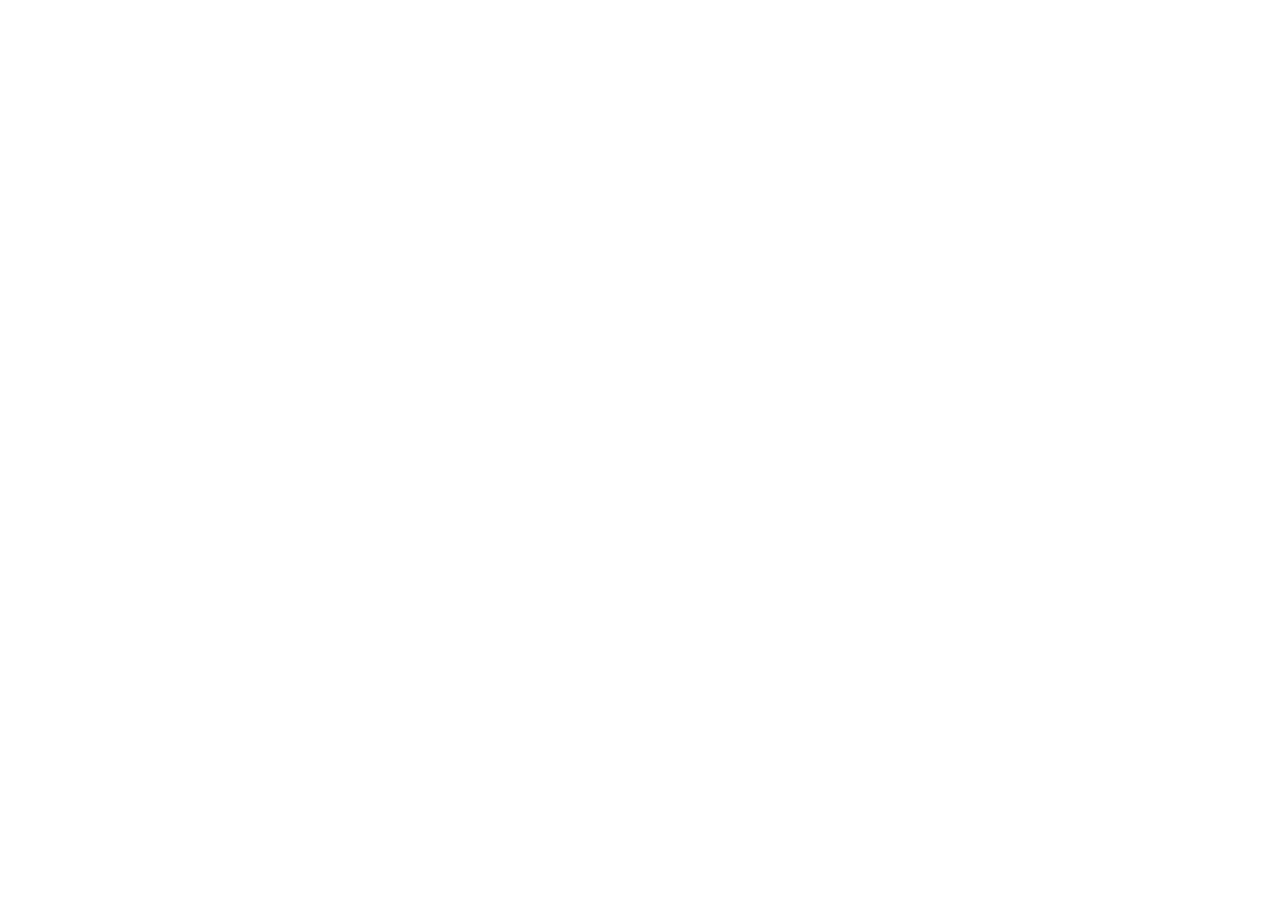
==== index.html @ 14b41dc2 "Add files via upload" ====
<!doctype html>
<html lang="zh-Hant">

  <head>
    <meta charset="UTF-8" />
    <meta
      name="viewport"
      content="width=device-width, initial-scale=1.0, maximum-scale=1" />
    <title>大雀鳥小雀鳥咖啡｜濾掛咖啡</title>
    <meta
      name="description"
      content="大雀鳥小雀鳥咖啡濾掛包品牌網站，介紹黃金曼巴、西達摩、寶貝藝妓等風味、沖泡方式與聯絡購買資訊。" />
    <script type="module" crossorigin src="assets/index-Cd1qeqWl.js"></script>
    <link rel="stylesheet" crossorigin href="assets/index-LD-FWYQL.css">
  <meta property="og:type" content="website">
		<meta property="og:url" content="https://dripcoffee-kblffztf.manus.space/">
		<meta property="og:title" content="大雀鳥小雀鳥咖啡｜濾掛咖啡">
		<meta property="og:description" content="大雀鳥小雀鳥咖啡濾掛包品牌網站，介紹黃金曼巴、西達摩、寶貝藝妓等風味、沖泡方式與聯絡購買資訊。">
		<meta property="og:image" content="https://files.manuscdn.com/webdev_screenshots/2026/06/01/Z82ovMQ6oGvwEPhkfzTZo3.png?x-oss-process=image/resize,w_1200/crop,h_630,x_0,y_0">
		<meta property="og:image:width" content="1200">
		<meta property="og:image:height" content="630">
		<meta name="twitter:card" content="summary_large_image">
		<meta name="twitter:title" content="大雀鳥小雀鳥咖啡｜濾掛咖啡">
		<meta name="twitter:description" content="大雀鳥小雀鳥咖啡濾掛包品牌網站，介紹黃金曼巴、西達摩、寶貝藝妓等風味、沖泡方式與聯絡購買資訊。">
		<meta name="twitter:image" content="https://files.manuscdn.com/webdev_screenshots/2026/06/01/Z82ovMQ6oGvwEPhkfzTZo3.png?x-oss-process=image/resize,w_1200/crop,h_630,x_0,y_0">
		<meta name="twitter:image:width" content="1200">
		<meta name="twitter:image:height" content="630"><link rel="canonical" href="https://birdcoffees.com/" /></head>

  <body>

    <div id="root"></div>
</body>

</html>
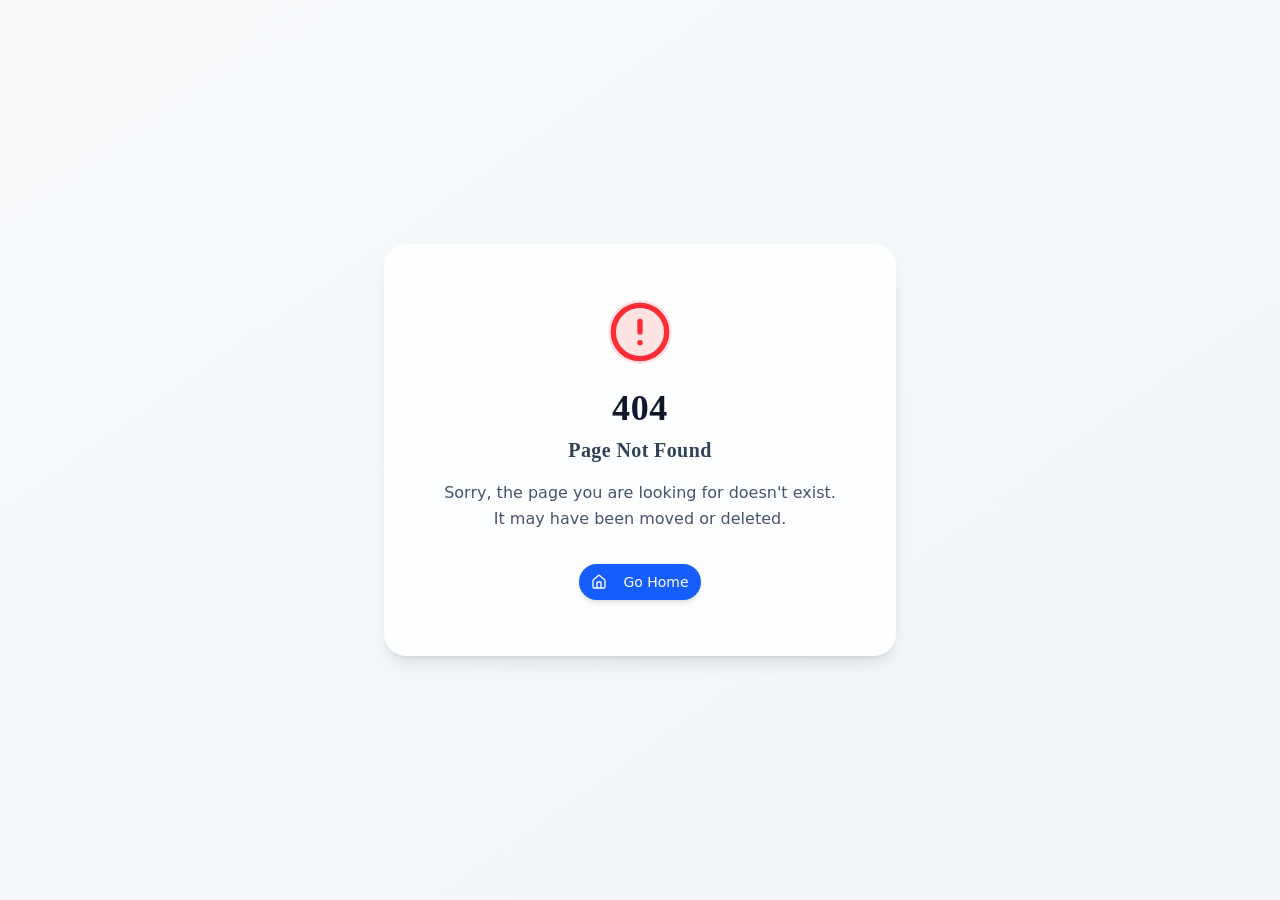
==== commit 8687299c: "Fix Vercel asset paths and restore site rendering Use repository-root CSS and JavaScript paths in in" ====
--- a/index.html
+++ b/index.html
@@ -1,34 +1,21 @@
 <!doctype html>
 <html lang="zh-Hant">
-
   <head>
     <meta charset="UTF-8" />
-    <meta
-      name="viewport"
-      content="width=device-width, initial-scale=1.0, maximum-scale=1" />
+    <meta name="viewport" content="width=device-width, initial-scale=1.0, maximum-scale=1" />
     <title>大雀鳥小雀鳥咖啡｜濾掛咖啡</title>
-    <meta
-      name="description"
-      content="大雀鳥小雀鳥咖啡濾掛包品牌網站，介紹黃金曼巴、西達摩、寶貝藝妓等風味、沖泡方式與聯絡購買資訊。" />
-    <script type="module" crossorigin src="assets/index-Cd1qeqWl.js"></script>
-    <link rel="stylesheet" crossorigin href="assets/index-LD-FWYQL.css">
-  <meta property="og:type" content="website">
-		<meta property="og:url" content="https://dripcoffee-kblffztf.manus.space/">
-		<meta property="og:title" content="大雀鳥小雀鳥咖啡｜濾掛咖啡">
-		<meta property="og:description" content="大雀鳥小雀鳥咖啡濾掛包品牌網站，介紹黃金曼巴、西達摩、寶貝藝妓等風味、沖泡方式與聯絡購買資訊。">
-		<meta property="og:image" content="https://files.manuscdn.com/webdev_screenshots/2026/06/01/Z82ovMQ6oGvwEPhkfzTZo3.png?x-oss-process=image/resize,w_1200/crop,h_630,x_0,y_0">
-		<meta property="og:image:width" content="1200">
-		<meta property="og:image:height" content="630">
-		<meta name="twitter:card" content="summary_large_image">
-		<meta name="twitter:title" content="大雀鳥小雀鳥咖啡｜濾掛咖啡">
-		<meta name="twitter:description" content="大雀鳥小雀鳥咖啡濾掛包品牌網站，介紹黃金曼巴、西達摩、寶貝藝妓等風味、沖泡方式與聯絡購買資訊。">
-		<meta name="twitter:image" content="https://files.manuscdn.com/webdev_screenshots/2026/06/01/Z82ovMQ6oGvwEPhkfzTZo3.png?x-oss-process=image/resize,w_1200/crop,h_630,x_0,y_0">
-		<meta name="twitter:image:width" content="1200">
-		<meta name="twitter:image:height" content="630"><link rel="canonical" href="https://birdcoffees.com/" /></head>
-
+    <meta name="description" content="大雀鳥小雀鳥咖啡濾掛包品牌網站，介紹黃金曼巴、西達摩、寶貝藝妓等風味、沖泡方式與聯絡購買資訊。" />
+    <meta property="og:type" content="website" />
+    <meta property="og:url" content="https://dripcoffee-site.vercel.app/" />
+    <meta property="og:title" content="大雀鳥小雀鳥咖啡｜濾掛咖啡" />
+    <meta property="og:description" content="大雀鳥小雀鳥咖啡濾掛包品牌網站，介紹黃金曼巴、西達摩、寶貝藝妓等風味、沖泡方式與聯絡購買資訊。" />
+    <meta property="og:image" content="./logo-23_329bdf7d.jpg" />
+    <meta name="twitter:card" content="summary_large_image" />
+    <link rel="canonical" href="https://dripcoffee-site.vercel.app/" />
+    <link rel="stylesheet" crossorigin href="./index-LD-FWYQL.css" />
+  </head>
   <body>
-
     <div id="root"></div>
-</body>
-
+    <script type="module" crossorigin src="./index-Cd1qeqWl.js"></script>
+  </body>
 </html>
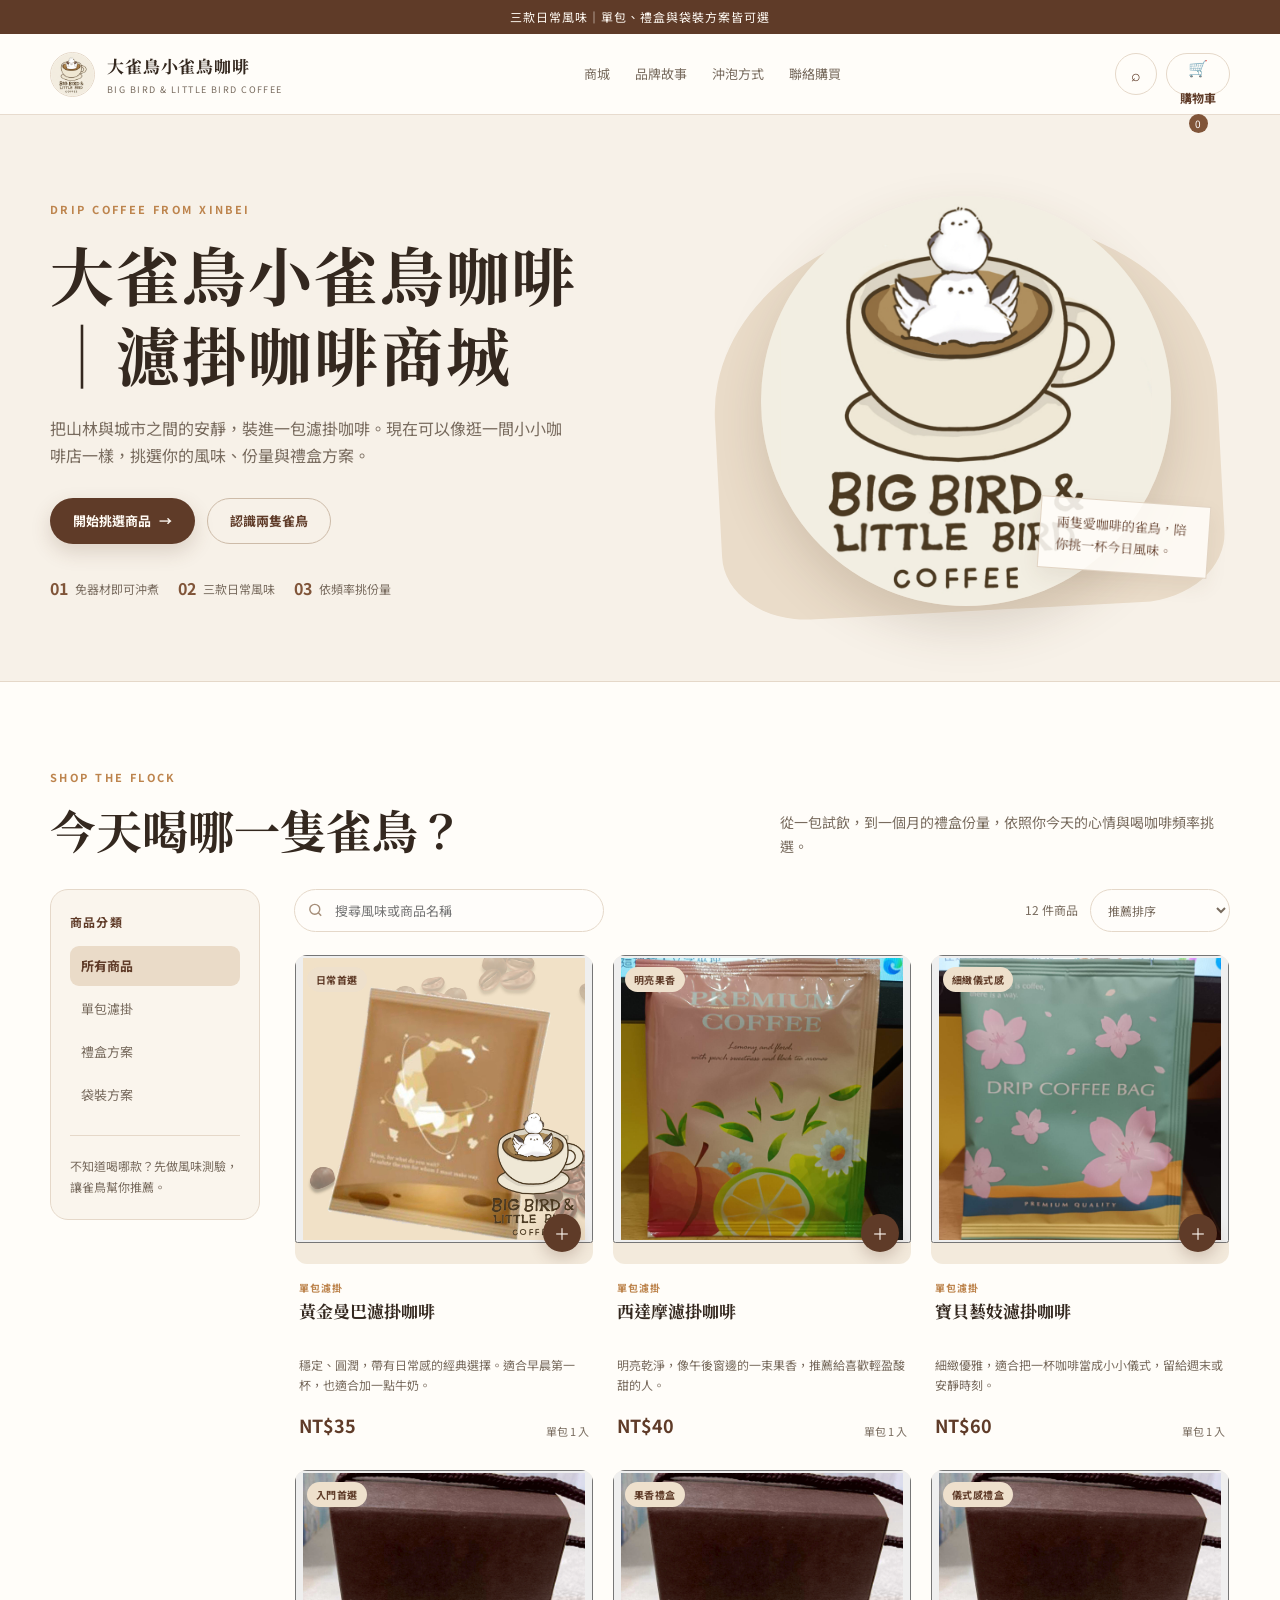
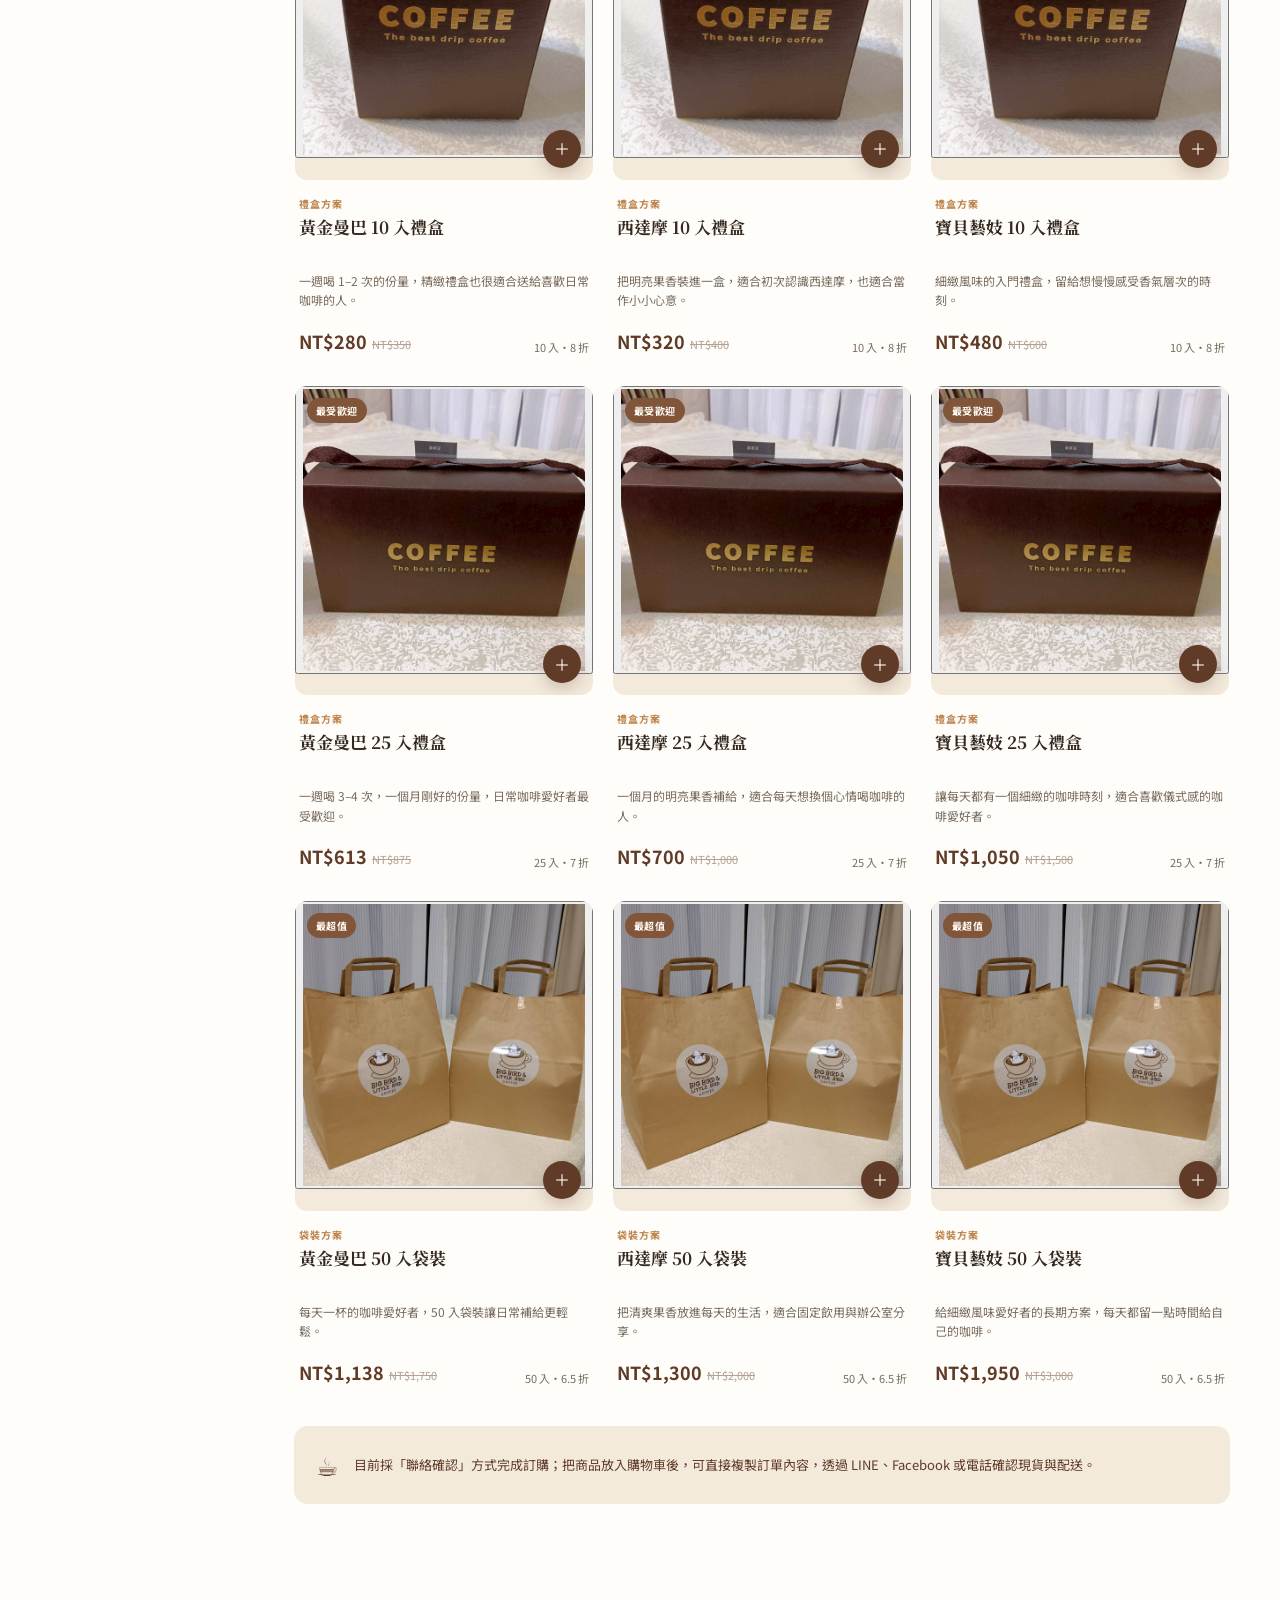
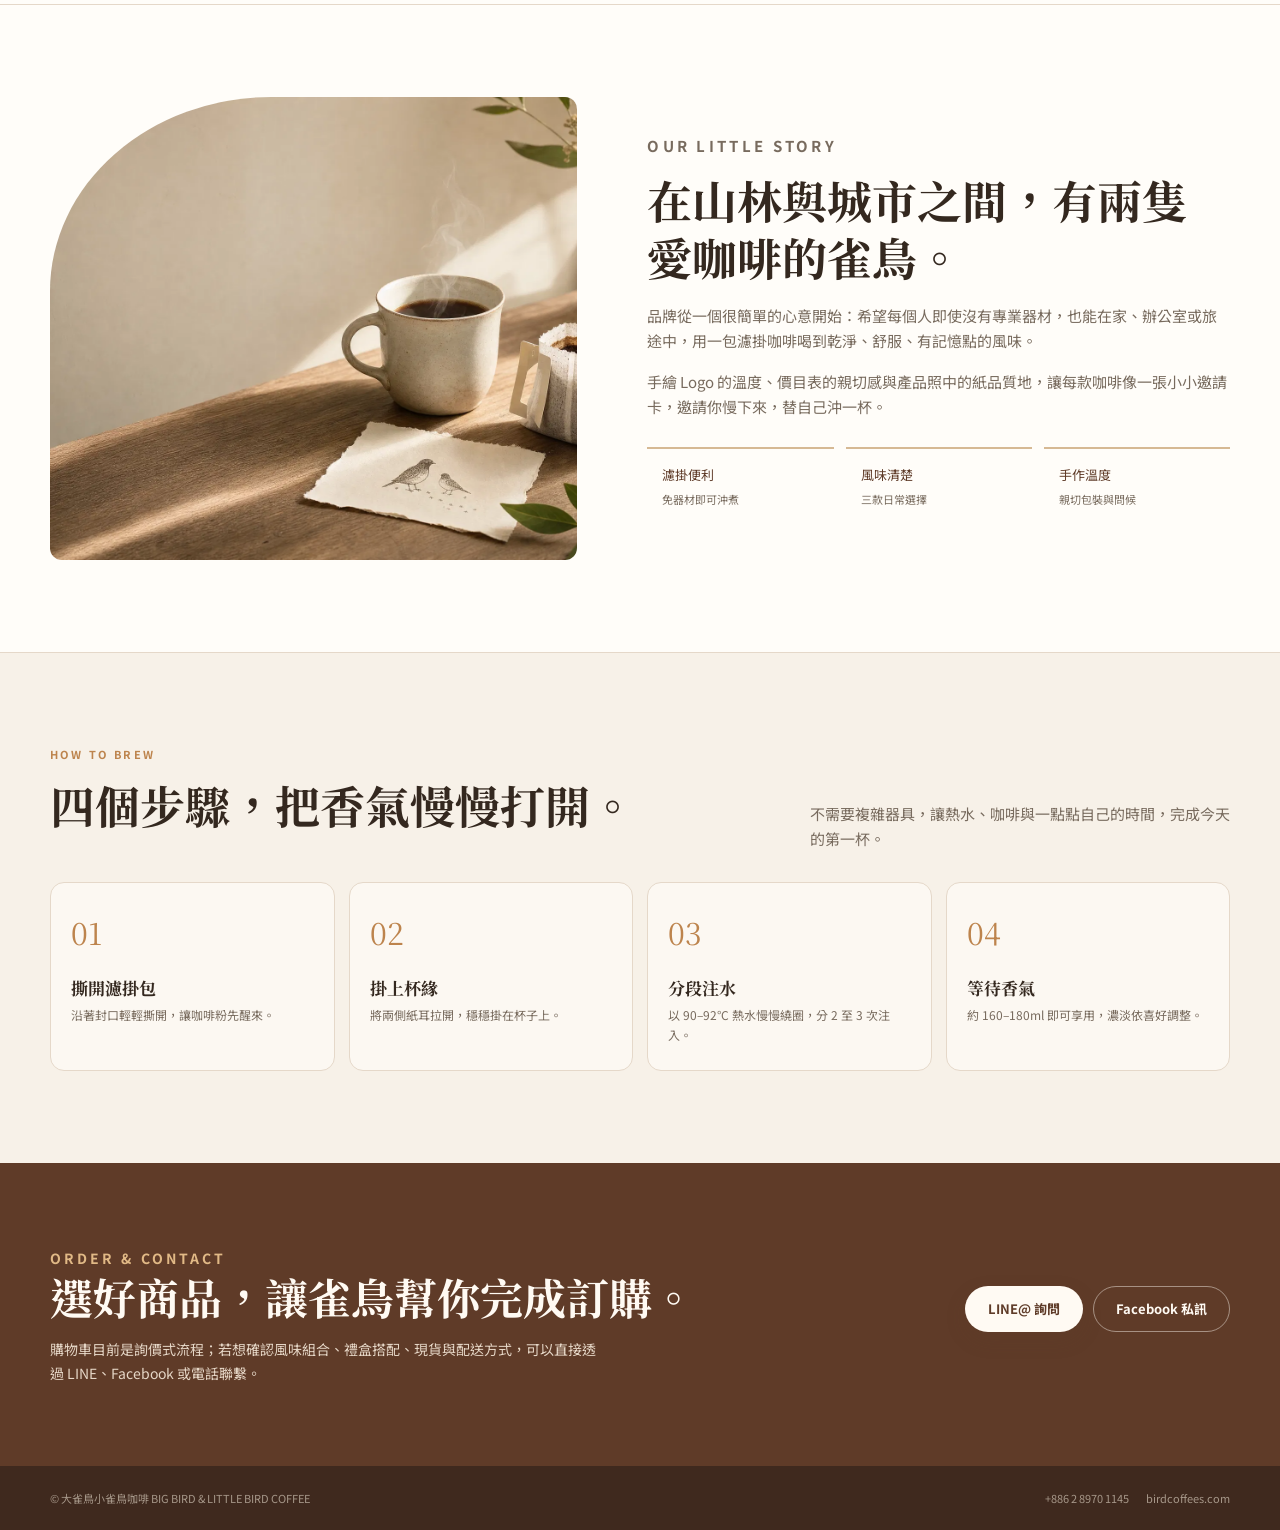
==== commit 88b7c3f8: "Convert site into shopping cart storefront 將單頁品牌網站改造成商城式體驗：新增商品列表、分類篩選、商品搜尋、價格排序、商品詳情 modal、加入購物車、數量" ====
--- a/index.html
+++ b/index.html
@@ -1,21 +1,508 @@
 <!doctype html>
-<html lang="zh-Hant">
+<html lang="zh-Hant-TW">
   <head>
     <meta charset="UTF-8" />
-    <meta name="viewport" content="width=device-width, initial-scale=1.0, maximum-scale=1" />
-    <title>大雀鳥小雀鳥咖啡｜濾掛咖啡</title>
-    <meta name="description" content="大雀鳥小雀鳥咖啡濾掛包品牌網站，介紹黃金曼巴、西達摩、寶貝藝妓等風味、沖泡方式與聯絡購買資訊。" />
+    <meta name="viewport" content="width=device-width, initial-scale=1.0" />
+    <title>大雀鳥小雀鳥咖啡｜濾掛咖啡商城</title>
+    <meta name="description" content="大雀鳥小雀鳥咖啡線上商城，挑選黃金曼巴、西達摩、寶貝藝妓濾掛咖啡，單包、禮盒與袋裝方案皆可選。" />
+    <meta name="robots" content="index,follow,max-image-preview:large" />
+    <meta name="theme-color" content="#f7f1e8" />
+    <link rel="canonical" href="https://www.birdcoffees.com/" />
+    <link rel="icon" type="image/svg+xml" href="/favicon.svg" />
+    <link rel="alternate icon" type="image/jpeg" href="/logo-21_79c9e009.jpg" />
+    <link rel="sitemap" type="application/xml" href="/sitemap.xml" />
+    <link rel="preconnect" href="https://fonts.googleapis.com" />
+    <link rel="preconnect" href="https://fonts.gstatic.com" crossorigin />
+    <link href="https://fonts.googleapis.com/css2?family=Noto+Sans+TC:wght@400;500;600;700&family=Noto+Serif+TC:wght@500;600;700&display=swap" rel="stylesheet" />
+
     <meta property="og:type" content="website" />
-    <meta property="og:url" content="https://dripcoffee-site.vercel.app/" />
-    <meta property="og:title" content="大雀鳥小雀鳥咖啡｜濾掛咖啡" />
-    <meta property="og:description" content="大雀鳥小雀鳥咖啡濾掛包品牌網站，介紹黃金曼巴、西達摩、寶貝藝妓等風味、沖泡方式與聯絡購買資訊。" />
-    <meta property="og:image" content="./logo-23_329bdf7d.jpg" />
+    <meta property="og:locale" content="zh_TW" />
+    <meta property="og:site_name" content="大雀鳥小雀鳥咖啡" />
+    <meta property="og:url" content="https://www.birdcoffees.com/" />
+    <meta property="og:title" content="大雀鳥小雀鳥咖啡｜濾掛咖啡商城" />
+    <meta property="og:description" content="挑選三款日常濾掛咖啡風味，單包、禮盒與袋裝方案皆可選。" />
+    <meta property="og:image" content="https://www.birdcoffees.com/logo-23_329bdf7d.jpg" />
+    <meta property="og:image:alt" content="大雀鳥小雀鳥咖啡手繪杯子與雀鳥主視覺" />
     <meta name="twitter:card" content="summary_large_image" />
-    <link rel="canonical" href="https://dripcoffee-site.vercel.app/" />
-    <link rel="stylesheet" crossorigin href="./index-LD-FWYQL.css" />
+    <meta name="twitter:title" content="大雀鳥小雀鳥咖啡｜濾掛咖啡商城" />
+    <meta name="twitter:description" content="挑選黃金曼巴、西達摩與寶貝藝妓濾掛咖啡。" />
+    <meta name="twitter:image" content="https://www.birdcoffees.com/logo-23_329bdf7d.jpg" />
+
+    <script type="application/ld+json">
+      {
+        "@context": "https://schema.org",
+        "@graph": [
+          {
+            "@type": "Organization",
+            "@id": "https://www.birdcoffees.com/#organization",
+            "name": "大雀鳥小雀鳥咖啡",
+            "alternateName": "BIG BIRD & LITTLE BIRD COFFEE",
+            "url": "https://www.birdcoffees.com/",
+            "logo": "https://www.birdcoffees.com/logo-21_79c9e009.jpg",
+            "image": "https://www.birdcoffees.com/logo-23_329bdf7d.jpg",
+            "telephone": "+886-2-8970-1145",
+            "address": { "@type": "PostalAddress", "streetAddress": "學勤路300號", "addressLocality": "樹林區", "addressRegion": "新北市", "addressCountry": "TW" },
+            "sameAs": ["https://www.facebook.com/profile.php?id=61576240270034", "https://lin.ee/5zpuuZx"]
+          },
+          {
+            "@type": "WebSite",
+            "@id": "https://www.birdcoffees.com/#website",
+            "url": "https://www.birdcoffees.com/",
+            "name": "大雀鳥小雀鳥咖啡濾掛咖啡商城",
+            "publisher": { "@id": "https://www.birdcoffees.com/#organization" },
+            "inLanguage": "zh-Hant-TW"
+          },
+          {
+            "@type": "CollectionPage",
+            "@id": "https://www.birdcoffees.com/#shop",
+            "url": "https://www.birdcoffees.com/#shop",
+            "name": "大雀鳥小雀鳥咖啡商品列表",
+            "isPartOf": { "@id": "https://www.birdcoffees.com/#website" },
+            "about": { "@id": "https://www.birdcoffees.com/#organization" },
+            "inLanguage": "zh-Hant-TW"
+          },
+          {
+            "@type": "ItemList",
+            "@id": "https://www.birdcoffees.com/#products",
+            "name": "大雀鳥小雀鳥咖啡濾掛咖啡商品",
+            "numberOfItems": 3,
+            "itemListElement": [
+              { "@type": "ListItem", "position": 1, "item": { "@type": "Product", "name": "黃金曼巴濾掛咖啡", "image": "https://www.birdcoffees.com/product-3_9692bb21.jpg", "description": "堅果香、焦糖尾韻與厚實口感。", "brand": { "@id": "https://www.birdcoffees.com/#organization" }, "offers": { "@type": "Offer", "priceCurrency": "TWD", "price": "35", "availability": "https://schema.org/InStock", "url": "https://www.birdcoffees.com/#shop" } } },
+              { "@type": "ListItem", "position": 2, "item": { "@type": "Product", "name": "西達摩濾掛咖啡", "image": "https://www.birdcoffees.com/sidamo-real_6604c796.jpg", "description": "柑橘酸甜、桃子花香與清爽尾韻。", "brand": { "@id": "https://www.birdcoffees.com/#organization" }, "offers": { "@type": "Offer", "priceCurrency": "TWD", "price": "40", "availability": "https://schema.org/InStock", "url": "https://www.birdcoffees.com/#shop" } } },
+              { "@type": "ListItem", "position": 3, "item": { "@type": "Product", "name": "寶貝藝妓濾掛咖啡", "image": "https://www.birdcoffees.com/geisha-real_7588424d.jpg", "description": "白花調、蜂蜜感與柔和茶感。", "brand": { "@id": "https://www.birdcoffees.com/#organization" }, "offers": { "@type": "Offer", "priceCurrency": "TWD", "price": "60", "availability": "https://schema.org/InStock", "url": "https://www.birdcoffees.com/#shop" } } }
+            ]
+          }
+        ]
+      }
+    </script>
+
+    <style>
+      :root {
+        --cream: #f7f1e8;
+        --paper: #fffdf9;
+        --paper-deep: #f1e7d9;
+        --ink: #34281f;
+        --muted: #786b5e;
+        --line: #e5d8c9;
+        --accent: #805539;
+        --accent-deep: #5f3b28;
+        --gold: #bd844d;
+        --sage: #80957e;
+        --shadow: 0 18px 48px rgba(91, 64, 42, 0.1);
+        --radius: 18px;
+      }
+
+      * { box-sizing: border-box; }
+      html { scroll-behavior: smooth; }
+      body { margin: 0; color: var(--ink); background: var(--paper); font-family: "Noto Sans TC", system-ui, sans-serif; line-height: 1.7; }
+      body.is-locked { overflow: hidden; }
+      button, input, select { font: inherit; }
+      button, a { -webkit-tap-highlight-color: transparent; }
+      button { cursor: pointer; }
+      a { color: inherit; text-decoration: none; }
+      img { display: block; max-width: 100%; }
+      .sr-only { position: absolute; width: 1px; height: 1px; padding: 0; margin: -1px; overflow: hidden; clip: rect(0,0,0,0); white-space: nowrap; border: 0; }
+      .container { width: min(1180px, calc(100% - 40px)); margin: 0 auto; }
+      .announcement { padding: 7px 16px; text-align: center; color: #fffaf3; background: var(--accent-deep); font-size: 12px; letter-spacing: .08em; }
+      .site-header { position: sticky; top: 0; z-index: 30; border-bottom: 1px solid rgba(229,216,201,.9); background: rgba(255,253,249,.94); backdrop-filter: blur(18px); }
+      .nav-row { min-height: 80px; display: flex; align-items: center; justify-content: space-between; gap: 26px; }
+      .brand { display: inline-flex; align-items: center; gap: 12px; min-width: 260px; }
+      .brand img { width: 45px; height: 45px; object-fit: cover; border-radius: 50%; border: 1px solid var(--line); }
+      .brand-name { font-family: "Noto Serif TC", serif; font-size: 17px; font-weight: 700; letter-spacing: .05em; }
+      .brand-sub { display: block; margin-top: 1px; color: var(--muted); font-size: 9px; letter-spacing: .16em; }
+      .main-nav { display: flex; align-items: center; justify-content: center; gap: 25px; color: var(--muted); font-size: 13px; }
+      .main-nav a { position: relative; padding: 26px 0; transition: color .18s ease; }
+      .main-nav a:hover, .main-nav a:focus-visible { color: var(--accent); }
+      .nav-actions { display: flex; align-items: center; gap: 9px; }
+      .icon-btn, .cart-btn { position: relative; width: 42px; height: 42px; display: inline-grid; place-items: center; border: 1px solid var(--line); border-radius: 50%; color: var(--accent-deep); background: var(--paper); transition: transform .16s ease, background .16s ease, border-color .16s ease; }
+      .icon-btn:hover, .cart-btn:hover { transform: translateY(-2px); background: var(--paper-deep); border-color: #d4bea9; }
+      .cart-btn { width: auto; min-width: 45px; padding: 0 13px; gap: 6px; border-radius: 999px; }
+      .cart-label { font-size: 12px; font-weight: 700; }
+      .cart-count { min-width: 19px; height: 19px; display: inline-grid; place-items: center; padding: 0 4px; border-radius: 50%; color: #fff; background: var(--accent); font-size: 10px; }
+      .hero { padding: 76px 0 70px; background: var(--cream); border-bottom: 1px solid var(--line); }
+      .hero-grid { display: grid; grid-template-columns: 1.05fr .95fr; gap: 70px; align-items: center; }
+      .eyebrow { margin: 0 0 14px; color: var(--gold); font-size: 11px; font-weight: 700; letter-spacing: .22em; }
+      h1, h2, h3 { margin: 0; font-family: "Noto Serif TC", serif; line-height: 1.25; }
+      h1 { max-width: 620px; font-size: clamp(37px, 5vw, 68px); letter-spacing: .03em; }
+      .hero-copy { max-width: 520px; margin: 22px 0 29px; color: var(--muted); font-size: 16px; }
+      .hero-actions { display: flex; flex-wrap: wrap; gap: 12px; }
+      .btn { display: inline-flex; align-items: center; justify-content: center; gap: 8px; min-height: 46px; padding: 0 22px; border: 1px solid transparent; border-radius: 999px; font-size: 13px; font-weight: 700; transition: transform .16s ease, box-shadow .16s ease, background .16s ease; }
+      .btn:active, .icon-btn:active, .cart-btn:active { transform: scale(.97); }
+      .btn-primary { color: #fffaf3; background: var(--accent-deep); box-shadow: 0 8px 20px rgba(95,59,40,.18); }
+      .btn-primary:hover { background: #70462f; box-shadow: 0 12px 24px rgba(95,59,40,.24); transform: translateY(-2px); }
+      .btn-ghost { color: var(--accent-deep); background: transparent; border-color: #cdbba8; }
+      .btn-ghost:hover { background: rgba(255,255,255,.5); transform: translateY(-2px); }
+      .hero-notes { display: flex; flex-wrap: wrap; gap: 19px; margin-top: 31px; color: var(--muted); font-size: 12px; }
+      .hero-note { display: inline-flex; align-items: center; gap: 7px; }
+      .hero-note strong { color: var(--accent); font-size: 16px; }
+      .hero-art { position: relative; min-height: 420px; display: grid; place-items: center; }
+      .hero-art::before { content: ""; position: absolute; inset: 28px 12px 0; border-radius: 48% 48% 17% 17%; background: #eadcc9; transform: rotate(-3deg); }
+      .hero-art img { position: relative; width: min(410px, 86%); aspect-ratio: 1; object-fit: cover; border-radius: 50%; box-shadow: 0 22px 48px rgba(91,64,42,.17); }
+      .hero-sticker { position: absolute; right: 4%; bottom: 9%; z-index: 2; max-width: 170px; padding: 13px 16px; color: var(--accent-deep); background: rgba(255,253,249,.88); border: 1px solid #e1d3c2; box-shadow: 0 8px 20px rgba(91,64,42,.08); font-family: "Noto Serif TC", serif; font-size: 13px; transform: rotate(4deg); }
+      .shop-section { padding: 86px 0 100px; background: var(--paper); }
+      .section-head { display: flex; justify-content: space-between; gap: 28px; align-items: end; margin-bottom: 30px; }
+      .section-head h2 { font-size: clamp(30px, 4vw, 46px); }
+      .section-description { max-width: 450px; margin: 0; color: var(--muted); font-size: 14px; }
+      .shop-layout { display: grid; grid-template-columns: 210px 1fr; gap: 34px; align-items: start; }
+      .shop-sidebar { position: sticky; top: 108px; padding: 22px 19px; border: 1px solid var(--line); border-radius: var(--radius); background: #faf5ed; }
+      .sidebar-title { margin: 0 0 14px; color: var(--accent-deep); font-size: 12px; font-weight: 700; letter-spacing: .1em; }
+      .filter-list { display: grid; gap: 3px; }
+      .category-chip { width: 100%; padding: 9px 11px; border: 0; border-radius: 9px; color: var(--muted); background: transparent; text-align: left; font-size: 13px; transition: background .16s ease, color .16s ease; }
+      .category-chip:hover, .category-chip.active { color: var(--accent-deep); background: #eadbc8; font-weight: 700; }
+      .sidebar-rule { height: 1px; margin: 20px 0; background: var(--line); }
+      .sidebar-tip { margin: 0; color: var(--muted); font-size: 12px; }
+      .toolbar { display: flex; justify-content: space-between; align-items: center; gap: 14px; margin-bottom: 22px; }
+      .search-box { position: relative; flex: 1; max-width: 310px; }
+      .search-box svg { position: absolute; top: 50%; left: 13px; width: 17px; height: 17px; color: #a58d78; transform: translateY(-50%); }
+      .search-box input { width: 100%; height: 43px; padding: 0 14px 0 40px; border: 1px solid var(--line); border-radius: 999px; outline: none; color: var(--ink); background: #fffdfa; font-size: 13px; }
+      .search-box input:focus, .sort-select:focus { border-color: var(--gold); box-shadow: 0 0 0 3px rgba(189,132,77,.14); }
+      .toolbar-right { display: flex; align-items: center; gap: 12px; color: var(--muted); font-size: 12px; }
+      .sort-select { height: 43px; padding: 0 33px 0 13px; border: 1px solid var(--line); border-radius: 999px; color: var(--muted); background: #fffdfa; outline: none; font-size: 12px; }
+      .product-count { white-space: nowrap; }
+      .product-grid { display: grid; grid-template-columns: repeat(3, minmax(0, 1fr)); gap: 24px 18px; }
+      .product-card { position: relative; min-width: 0; overflow: hidden; border: 1px solid transparent; background: var(--paper); transition: transform .18s ease, border-color .18s ease, box-shadow .18s ease; }
+      .product-card:hover { transform: translateY(-4px); border-color: var(--line); box-shadow: var(--shadow); }
+      .product-media { position: relative; overflow: hidden; aspect-ratio: 1 / 1.04; border-radius: 12px; background: #f3eadc; }
+      .product-media img { width: 100%; height: 100%; object-fit: cover; transition: transform .35s cubic-bezier(.23,1,.32,1); }
+      .product-card:hover .product-media img { transform: scale(1.045); }
+      .product-badge { position: absolute; top: 12px; left: 12px; padding: 4px 9px; border-radius: 999px; color: #fffaf3; background: var(--accent); font-size: 10px; font-weight: 700; letter-spacing: .04em; }
+      .product-badge.soft { color: var(--accent-deep); background: #eee0cc; }
+      .quick-add { position: absolute; right: 12px; bottom: 12px; width: 38px; height: 38px; display: grid; place-items: center; border: 0; border-radius: 50%; color: #fffaf3; background: var(--accent-deep); box-shadow: 0 6px 15px rgba(95,59,40,.24); transition: transform .16s ease, background .16s ease; }
+      .quick-add:hover { background: var(--accent); transform: scale(1.07); }
+      .product-info { padding: 15px 4px 3px; }
+      .product-category { margin: 0 0 4px; color: var(--gold); font-size: 10px; font-weight: 700; letter-spacing: .1em; }
+      .product-name { min-height: 48px; font-size: 17px; }
+      .product-desc { min-height: 45px; margin: 7px 0 10px; color: var(--muted); font-size: 12px; line-height: 1.6; }
+      .product-meta { display: flex; justify-content: space-between; gap: 8px; align-items: end; }
+      .product-price { color: var(--accent-deep); font-size: 18px; font-weight: 700; }
+      .product-original { margin-left: 5px; color: #b2a194; font-size: 11px; font-weight: 400; text-decoration: line-through; }
+      .product-pack { color: var(--muted); font-size: 11px; }
+      .empty-state { grid-column: 1 / -1; padding: 65px 20px; border: 1px dashed var(--line); border-radius: var(--radius); color: var(--muted); text-align: center; }
+      .empty-state h3 { margin-bottom: 8px; font-size: 23px; }
+      .shop-note { display: flex; gap: 16px; align-items: center; margin-top: 34px; padding: 18px 22px; border-radius: 14px; color: var(--accent-deep); background: #f3eadc; font-size: 13px; }
+      .shop-note-icon { font-size: 25px; }
+      .story-section, .brew-section { padding: 92px 0; border-top: 1px solid var(--line); }
+      .story-grid { display: grid; grid-template-columns: .95fr 1.05fr; gap: 70px; align-items: center; }
+      .story-image { overflow: hidden; border-radius: 42% 12px 12px 12px; background: var(--paper-deep); }
+      .story-image img { width: 100%; aspect-ratio: 1.14; object-fit: cover; }
+      .story-copy h2, .brew-section h2 { margin-bottom: 18px; font-size: clamp(29px, 4vw, 45px); }
+      .story-copy p, .brew-intro { color: var(--muted); font-size: 15px; }
+      .value-list { display: grid; grid-template-columns: repeat(3, 1fr); gap: 12px; margin-top: 27px; }
+      .value-item { padding: 15px; border-top: 2px solid #d6b994; color: var(--accent-deep); font-size: 13px; }
+      .value-item small { display: block; margin-top: 4px; color: var(--muted); font-size: 11px; }
+      .brew-section { background: var(--cream); }
+      .brew-head { display: flex; align-items: end; justify-content: space-between; gap: 30px; margin-bottom: 30px; }
+      .brew-intro { max-width: 420px; margin: 0; }
+      .brew-grid { display: grid; grid-template-columns: repeat(4, 1fr); gap: 14px; }
+      .brew-step { padding: 24px 20px; border: 1px solid #e5d8c9; border-radius: 14px; background: rgba(255,253,249,.62); }
+      .brew-number { display: block; margin-bottom: 19px; color: var(--gold); font-family: "Noto Serif TC", serif; font-size: 30px; }
+      .brew-step h3 { font-size: 17px; }
+      .brew-step p { margin: 7px 0 0; color: var(--muted); font-size: 12px; }
+      .contact-section { padding: 70px 0 80px; background: var(--accent-deep); color: #fffaf3; }
+      .contact-grid { display: flex; justify-content: space-between; align-items: center; gap: 30px; }
+      .contact-section .eyebrow { color: #e1b986; }
+      .contact-section h2 { font-size: clamp(28px, 4vw, 43px); }
+      .contact-section p { max-width: 550px; margin: 14px 0 0; color: #e6d7c7; font-size: 14px; }
+      .contact-actions { display: flex; flex-wrap: wrap; gap: 10px; }
+      .contact-section .btn-primary { color: var(--accent-deep); background: #fffaf3; }
+      .contact-section .btn-ghost { color: #fffaf3; border-color: rgba(255,250,243,.45); }
+      .site-footer { padding: 23px 0; color: #a69789; background: #3f291e; font-size: 11px; }
+      .footer-row { display: flex; justify-content: space-between; gap: 20px; }
+      .footer-links { display: flex; gap: 17px; }
+
+      .modal-backdrop, .drawer-backdrop { position: fixed; inset: 0; z-index: 80; display: grid; place-items: center; padding: 20px; background: rgba(39,27,19,.55); opacity: 1; transition: opacity .2s ease; }
+      .modal-backdrop[hidden], .drawer-backdrop[hidden] { display: none; }
+      .modal { position: relative; width: min(760px, 100%); max-height: min(760px, calc(100vh - 40px)); overflow: auto; border-radius: 20px; background: var(--paper); box-shadow: 0 26px 80px rgba(39,27,19,.28); animation: modalIn .22s cubic-bezier(.23,1,.32,1); }
+      @keyframes modalIn { from { opacity: 0; transform: translateY(14px) scale(.97); } to { opacity: 1; transform: translateY(0) scale(1); } }
+      .modal-close { position: absolute; top: 14px; right: 14px; z-index: 2; width: 37px; height: 37px; border: 1px solid var(--line); border-radius: 50%; color: var(--accent-deep); background: rgba(255,253,249,.8); }
+      .modal-product { display: grid; grid-template-columns: .9fr 1.1fr; }
+      .modal-image { min-height: 390px; background: #f1e5d6; }
+      .modal-image img { width: 100%; height: 100%; object-fit: cover; }
+      .modal-copy { padding: 44px 38px 36px; }
+      .modal-copy h2 { margin-bottom: 8px; font-size: 32px; }
+      .modal-description { margin: 0 0 18px; color: var(--muted); font-size: 14px; }
+      .modal-notes { display: flex; flex-wrap: wrap; gap: 6px; margin-bottom: 23px; }
+      .modal-note { padding: 5px 9px; border-radius: 999px; color: var(--accent-deep); background: #efe1cf; font-size: 11px; }
+      .modal-price { margin-bottom: 21px; color: var(--accent-deep); font-size: 25px; font-weight: 700; }
+      .modal-price s { margin-left: 8px; color: #b2a194; font-size: 13px; font-weight: 400; }
+      .quantity-row { display: flex; align-items: center; gap: 11px; margin-bottom: 20px; }
+      .quantity-control { display: inline-flex; align-items: center; border: 1px solid var(--line); border-radius: 999px; overflow: hidden; }
+      .quantity-control button { width: 34px; height: 34px; border: 0; color: var(--accent-deep); background: transparent; }
+      .quantity-control span { min-width: 28px; text-align: center; font-size: 13px; }
+      .modal-copy .btn { width: 100%; }
+
+      .drawer-backdrop { display: block; padding: 0; }
+      .drawer-backdrop::before { content: ""; position: absolute; inset: 0; background: rgba(39,27,19,.55); }
+      .cart-drawer { position: absolute; top: 0; right: 0; width: min(445px, 100%); height: 100%; display: flex; flex-direction: column; background: var(--paper); box-shadow: -20px 0 60px rgba(39,27,19,.17); animation: drawerIn .25s cubic-bezier(.23,1,.32,1); }
+      @keyframes drawerIn { from { transform: translateX(100%); } to { transform: translateX(0); } }
+      .drawer-head { display: flex; justify-content: space-between; align-items: center; padding: 23px 24px; border-bottom: 1px solid var(--line); }
+      .drawer-head h2 { font-size: 23px; }
+      .drawer-body { flex: 1; overflow: auto; padding: 17px 24px; }
+      .cart-item { display: grid; grid-template-columns: 72px 1fr auto; gap: 12px; align-items: center; padding: 14px 0; border-bottom: 1px solid var(--line); }
+      .cart-item img { width: 72px; height: 72px; object-fit: cover; border-radius: 10px; background: #f1e5d6; }
+      .cart-item-name { margin: 0 0 3px; font-size: 13px; font-weight: 700; }
+      .cart-item-price { margin: 0 0 7px; color: var(--accent); font-size: 12px; }
+      .cart-item .quantity-control button { width: 27px; height: 27px; }
+      .cart-item .quantity-control span { min-width: 22px; font-size: 11px; }
+      .remove-item { border: 0; color: #aa8970; background: transparent; font-size: 11px; }
+      .cart-total { display: flex; justify-content: space-between; margin: 22px 0 11px; color: var(--muted); font-size: 13px; }
+      .cart-total strong { color: var(--accent-deep); font-size: 22px; }
+      .checkout-note { margin: 0 0 15px; padding: 11px 13px; border-radius: 10px; color: var(--muted); background: #f5ece1; font-size: 11px; }
+      .drawer-footer { padding: 18px 24px 24px; border-top: 1px solid var(--line); }
+      .drawer-footer .btn { width: 100%; margin-top: 9px; }
+      .empty-cart { padding: 60px 15px; color: var(--muted); text-align: center; }
+      .empty-cart-icon { margin-bottom: 12px; color: var(--gold); font-size: 41px; }
+      .empty-cart h3 { margin-bottom: 6px; font-size: 22px; }
+      .toast { position: fixed; left: 50%; bottom: 26px; z-index: 100; padding: 11px 17px; border-radius: 999px; color: #fffaf3; background: var(--accent-deep); box-shadow: 0 12px 27px rgba(39,27,19,.24); font-size: 12px; transform: translate(-50%, 20px); opacity: 0; pointer-events: none; transition: opacity .2s ease, transform .2s ease; }
+      .toast.show { opacity: 1; transform: translate(-50%, 0); }
+      .mobile-only { display: none; }
+      @media (max-width: 950px) {
+        .main-nav { gap: 14px; }
+        .brand { min-width: 205px; }
+        .hero-grid, .story-grid { gap: 35px; }
+        .shop-layout { grid-template-columns: 180px 1fr; gap: 20px; }
+        .product-grid { gap: 20px 13px; }
+        .product-name { font-size: 15px; }
+        .product-desc { font-size: 11px; }
+      }
+      @media (max-width: 720px) {
+        .container { width: min(100% - 28px, 560px); }
+        .nav-row { min-height: 68px; }
+        .brand { min-width: 0; }
+        .brand img { width: 39px; height: 39px; }
+        .brand-name { font-size: 14px; }
+        .brand-sub { display: none; }
+        .main-nav { display: none; }
+        .mobile-only { display: inline-grid; }
+        .nav-actions .icon-btn { display: none; }
+        .hero { padding: 48px 0 35px; }
+        .hero-grid, .story-grid { grid-template-columns: 1fr; }
+        .hero-grid { gap: 29px; }
+        .hero-art { min-height: 300px; order: -1; }
+        .hero-art img { width: 72%; }
+        .hero-sticker { right: 4%; bottom: 2%; max-width: 145px; font-size: 11px; }
+        .hero-copy { font-size: 14px; }
+        .hero-notes { gap: 12px; }
+        .shop-section, .story-section, .brew-section { padding: 64px 0; }
+        .section-head, .brew-head, .contact-grid { display: block; }
+        .section-description, .brew-intro { margin-top: 14px; }
+        .shop-layout { display: block; }
+        .shop-sidebar { position: static; display: flex; align-items: center; gap: 9px; overflow: auto; margin-bottom: 20px; padding: 9px; border-radius: 12px; }
+        .sidebar-title, .sidebar-rule, .sidebar-tip { display: none; }
+        .filter-list { display: flex; flex: 1; gap: 5px; min-width: max-content; }
+        .category-chip { width: auto; white-space: nowrap; padding: 7px 10px; }
+        .toolbar { display: grid; grid-template-columns: 1fr auto; gap: 9px; }
+        .search-box { max-width: none; grid-column: 1 / -1; }
+        .toolbar-right { justify-content: space-between; }
+        .product-grid { grid-template-columns: repeat(2, minmax(0, 1fr)); gap: 23px 12px; }
+        .product-name { min-height: 45px; font-size: 14px; }
+        .product-desc { min-height: 53px; font-size: 10px; }
+        .product-price { font-size: 15px; }
+        .product-original { display: block; margin: 1px 0 0; }
+        .quick-add { right: 8px; bottom: 8px; width: 34px; height: 34px; }
+        .shop-note { align-items: start; padding: 15px; font-size: 11px; }
+        .story-grid { gap: 30px; }
+        .story-copy { order: -1; }
+        .value-list { gap: 7px; }
+        .value-item { padding: 11px 8px; font-size: 11px; }
+        .value-item small { font-size: 9px; }
+        .brew-grid { grid-template-columns: repeat(2, 1fr); }
+        .brew-step { padding: 18px 14px; }
+        .brew-step h3 { font-size: 15px; }
+        .brew-step p { font-size: 11px; }
+        .contact-actions { margin-top: 23px; }
+        .footer-row { display: block; }
+        .footer-links { margin-top: 9px; }
+        .modal-product { display: block; }
+        .modal-image { min-height: 280px; max-height: 45vh; }
+        .modal-copy { padding: 26px 22px 24px; }
+        .modal-copy h2 { font-size: 26px; }
+      }
+      @media (prefers-reduced-motion: reduce) { *, *::before, *::after { scroll-behavior: auto !important; animation-duration: .01ms !important; transition-duration: .01ms !important; } }
+    </style>
   </head>
   <body>
-    <div id="root"></div>
-    <script type="module" crossorigin src="./index-Cd1qeqWl.js"></script>
+    <div class="announcement">三款日常風味｜單包、禮盒與袋裝方案皆可選</div>
+    <header class="site-header">
+      <div class="container nav-row">
+        <a class="brand" href="#top" aria-label="回到大雀鳥小雀鳥咖啡商城首頁">
+          <img src="/logo-21_79c9e009.jpg" alt="大雀鳥小雀鳥咖啡 Logo" />
+          <span><span class="brand-name">大雀鳥小雀鳥咖啡</span><span class="brand-sub">BIG BIRD &amp; LITTLE BIRD COFFEE</span></span>
+        </a>
+        <nav class="main-nav" aria-label="主要導覽">
+          <a href="#shop">商城</a><a href="#story">品牌故事</a><a href="#brew">沖泡方式</a><a href="#contact">聯絡購買</a>
+        </nav>
+        <div class="nav-actions">
+          <button class="icon-btn mobile-only" id="mobileShopBtn" aria-label="前往商城">⌕</button>
+          <button class="icon-btn" id="focusSearchBtn" aria-label="搜尋商品">⌕</button>
+          <button class="cart-btn" id="openCartBtn" aria-label="開啟購物車"><span aria-hidden="true">🛒</span><span class="cart-label">購物車</span><span class="cart-count" id="cartCount">0</span></button>
+        </div>
+      </div>
+    </header>
+
+    <main id="top">
+      <section class="hero">
+        <div class="container hero-grid">
+          <div>
+            <p class="eyebrow">DRIP COFFEE FROM XINBEI</p>
+            <h1>大雀鳥小雀鳥咖啡｜濾掛咖啡商城</h1>
+            <p class="hero-copy">把山林與城市之間的安靜，裝進一包濾掛咖啡。現在可以像逛一間小小咖啡店一樣，挑選你的風味、份量與禮盒方案。</p>
+            <div class="hero-actions"><a class="btn btn-primary" href="#shop">開始挑選商品 <span aria-hidden="true">→</span></a><a class="btn btn-ghost" href="#story">認識兩隻雀鳥</a></div>
+            <div class="hero-notes"><span class="hero-note"><strong>01</strong> 免器材即可沖煮</span><span class="hero-note"><strong>02</strong> 三款日常風味</span><span class="hero-note"><strong>03</strong> 依頻率挑份量</span></div>
+          </div>
+          <div class="hero-art"><img src="/logo-23_329bdf7d.jpg" alt="大雀鳥小雀鳥咖啡手繪杯子與雀鳥主視覺" /><div class="hero-sticker">兩隻愛咖啡的雀鳥，陪你挑一杯今日風味。</div></div>
+        </div>
+      </section>
+
+      <section class="shop-section" id="shop">
+        <div class="container">
+          <div class="section-head"><div><p class="eyebrow">SHOP THE FLOCK</p><h2>今天喝哪一隻雀鳥？</h2></div><p class="section-description">從一包試飲，到一個月的禮盒份量，依照你今天的心情與喝咖啡頻率挑選。</p></div>
+          <div class="shop-layout">
+            <aside class="shop-sidebar" aria-label="商品分類">
+              <p class="sidebar-title">商品分類</p>
+              <div class="filter-list"><button class="category-chip active" data-category="all">所有商品</button><button class="category-chip" data-category="single">單包濾掛</button><button class="category-chip" data-category="box">禮盒方案</button><button class="category-chip" data-category="bag">袋裝方案</button></div>
+              <div class="sidebar-rule"></div><p class="sidebar-tip">不知道喝哪款？先做風味測驗，讓雀鳥幫你推薦。</p>
+            </aside>
+            <div>
+              <div class="toolbar"><label class="search-box"><span class="sr-only">搜尋商品</span><svg viewBox="0 0 24 24" fill="none" stroke="currentColor" stroke-width="2"><circle cx="11" cy="11" r="7"></circle><path d="m20 20-4-4"></path></svg><input id="searchInput" type="search" placeholder="搜尋風味或商品名稱" autocomplete="off" /></label><div class="toolbar-right"><span class="product-count" id="productCount">12 件商品</span><label><span class="sr-only">排序商品</span><select class="sort-select" id="sortSelect"><option value="featured">推薦排序</option><option value="price-low">價格由低至高</option><option value="price-high">價格由高至低</option><option value="name">商品名稱</option></select></label></div></div>
+              <div class="product-grid" id="productGrid"></div>
+              <div class="shop-note"><span class="shop-note-icon" aria-hidden="true">☕</span><span>目前採「聯絡確認」方式完成訂購；把商品放入購物車後，可直接複製訂單內容，透過 LINE、Facebook 或電話確認現貨與配送。</span></div>
+            </div>
+          </div>
+        </div>
+      </section>
+
+      <section class="story-section" id="story"><div class="container story-grid"><div class="story-image"><img src="/bblb-coffee-table-scene-aPNqtE6UWDaU6Y7jQMhkgE.webp" alt="木桌上咖啡、濾掛包與小鳥紙張的生活感場景" loading="lazy" /></div><div class="story-copy"><p class="eyebrow">OUR LITTLE STORY</p><h2>在山林與城市之間，有兩隻愛咖啡的雀鳥。</h2><p>品牌從一個很簡單的心意開始：希望每個人即使沒有專業器材，也能在家、辦公室或旅途中，用一包濾掛咖啡喝到乾淨、舒服、有記憶點的風味。</p><p>手繪 Logo 的溫度、價目表的親切感與產品照中的紙品質地，讓每款咖啡像一張小小邀請卡，邀請你慢下來，替自己沖一杯。</p><div class="value-list"><div class="value-item">濾掛便利<small>免器材即可沖煮</small></div><div class="value-item">風味清楚<small>三款日常選擇</small></div><div class="value-item">手作溫度<small>親切包裝與問候</small></div></div></div></div></section>
+
+      <section class="brew-section" id="brew"><div class="container"><div class="brew-head"><div><p class="eyebrow">HOW TO BREW</p><h2>四個步驟，把香氣慢慢打開。</h2></div><p class="brew-intro">不需要複雜器具，讓熱水、咖啡與一點點自己的時間，完成今天的第一杯。</p></div><div class="brew-grid"><article class="brew-step"><span class="brew-number">01</span><h3>撕開濾掛包</h3><p>沿著封口輕輕撕開，讓咖啡粉先醒來。</p></article><article class="brew-step"><span class="brew-number">02</span><h3>掛上杯緣</h3><p>將兩側紙耳拉開，穩穩掛在杯子上。</p></article><article class="brew-step"><span class="brew-number">03</span><h3>分段注水</h3><p>以 90–92°C 熱水慢慢繞圈，分 2 至 3 次注入。</p></article><article class="brew-step"><span class="brew-number">04</span><h3>等待香氣</h3><p>約 160–180ml 即可享用，濃淡依喜好調整。</p></article></div></div></section>
+
+      <section class="contact-section" id="contact"><div class="container contact-grid"><div><p class="eyebrow">ORDER &amp; CONTACT</p><h2>選好商品，讓雀鳥幫你完成訂購。</h2><p>購物車目前是詢價式流程；若想確認風味組合、禮盒搭配、現貨與配送方式，可以直接透過 LINE、Facebook 或電話聯繫。</p></div><div class="contact-actions"><a class="btn btn-primary" href="https://lin.ee/5zpuuZx" target="_blank" rel="noopener noreferrer">LINE@ 詢問</a><a class="btn btn-ghost" href="https://www.facebook.com/profile.php?id=61576240270034" target="_blank" rel="noopener noreferrer">Facebook 私訊</a></div></div></section>
+    </main>
+
+    <footer class="site-footer"><div class="container footer-row"><span>© 大雀鳥小雀鳥咖啡 BIG BIRD &amp; LITTLE BIRD COFFEE</span><span class="footer-links"><a href="tel:+886289701145">+886 2 8970 1145</a><a href="https://www.birdcoffees.com/">birdcoffees.com</a></span></div></footer>
+
+    <div class="modal-backdrop" id="productModal" hidden><div class="modal" role="dialog" aria-modal="true" aria-labelledby="modalTitle"><button class="modal-close" id="closeProductModal" aria-label="關閉商品詳情">×</button><div class="modal-product" id="modalProductBody"></div></div></div>
+    <div class="drawer-backdrop" id="cartDrawer" hidden><aside class="cart-drawer" role="dialog" aria-modal="true" aria-labelledby="cartTitle"><div class="drawer-head"><h2 id="cartTitle">你的購物車</h2><button class="modal-close" id="closeCartBtn" aria-label="關閉購物車">×</button></div><div class="drawer-body" id="cartBody"></div><div class="drawer-footer" id="cartFooter"></div></aside></div>
+    <div class="toast" id="toast" role="status" aria-live="polite"></div>
+
+    <noscript><section class="container" style="padding:40px 0"><h2>大雀鳥小雀鳥咖啡商城</h2><p>請啟用 JavaScript 以使用商品搜尋、商品詳情與購物車；你也可以透過 LINE、Facebook 或電話聯絡我們訂購濾掛咖啡。</p><ul><li>黃金曼巴濾掛咖啡：NT$35／包</li><li>西達摩濾掛咖啡：NT$40／包</li><li>寶貝藝妓濾掛咖啡：NT$60／包</li></ul></section></noscript>
+
+    <script>
+      const products = [
+        { id: 'mamba-single', name: '黃金曼巴濾掛咖啡', category: 'single', categoryLabel: '單包濾掛', price: 35, image: '/product-3_9692bb21.jpg', pack: '單包 1 入', badge: '日常首選', notes: ['堅果香', '焦糖尾韻', '厚實口感'], description: '穩定、圓潤，帶有日常感的經典選擇。適合早晨第一杯，也適合加一點牛奶。' },
+        { id: 'sidamo-single', name: '西達摩濾掛咖啡', category: 'single', categoryLabel: '單包濾掛', price: 40, image: '/sidamo-real_6604c796.jpg', pack: '單包 1 入', badge: '明亮果香', notes: ['柑橘酸甜', '桃子花香', '清爽尾韻'], description: '明亮乾淨，像午後窗邊的一束果香，推薦給喜歡輕盈酸甜的人。' },
+        { id: 'geisha-single', name: '寶貝藝妓濾掛咖啡', category: 'single', categoryLabel: '單包濾掛', price: 60, image: '/geisha-real_7588424d.jpg', pack: '單包 1 入', badge: '細緻儀式感', notes: ['白花調', '蜂蜜感', '柔和茶感'], description: '細緻優雅，適合把一杯咖啡當成小小儀式，留給週末或安靜時刻。' },
+        { id: 'mamba-box10', name: '黃金曼巴 10 入禮盒', category: 'box', categoryLabel: '禮盒方案', price: 280, original: 350, image: '/gift-box-10-1_1dadec3c.jpg', pack: '10 入・8 折', badge: '入門首選', notes: ['一週 1–2 次', '精緻禮盒', '適合送禮'], description: '一週喝 1–2 次的份量，精緻禮盒也很適合送給喜歡日常咖啡的人。' },
+        { id: 'sidamo-box10', name: '西達摩 10 入禮盒', category: 'box', categoryLabel: '禮盒方案', price: 320, original: 400, image: '/gift-box-10-1_1dadec3c.jpg', pack: '10 入・8 折', badge: '果香禮盒', notes: ['一週 1–2 次', '柑橘花香', '適合送禮'], description: '把明亮果香裝進一盒，適合初次認識西達摩，也適合當作小小心意。' },
+        { id: 'geisha-box10', name: '寶貝藝妓 10 入禮盒', category: 'box', categoryLabel: '禮盒方案', price: 480, original: 600, image: '/gift-box-10-1_1dadec3c.jpg', pack: '10 入・8 折', badge: '儀式感禮盒', notes: ['一週 1–2 次', '白花蜂蜜', '週末享用'], description: '細緻風味的入門禮盒，留給想慢慢感受香氣層次的時刻。' },
+        { id: 'mamba-box25', name: '黃金曼巴 25 入禮盒', category: 'box', categoryLabel: '禮盒方案', price: 613, original: 875, image: '/gift-box-25-1_623b72f6.jpg', pack: '25 入・7 折', badge: '最受歡迎', notes: ['一週 3–4 次', '一個月份量', '7 折優惠'], description: '一週喝 3–4 次，一個月剛好的份量，日常咖啡愛好者最受歡迎。' },
+        { id: 'sidamo-box25', name: '西達摩 25 入禮盒', category: 'box', categoryLabel: '禮盒方案', price: 700, original: 1000, image: '/gift-box-25-1_623b72f6.jpg', pack: '25 入・7 折', badge: '最受歡迎', notes: ['一週 3–4 次', '一個月份量', '7 折優惠'], description: '一個月的明亮果香補給，適合每天想換個心情喝咖啡的人。' },
+        { id: 'geisha-box25', name: '寶貝藝妓 25 入禮盒', category: 'box', categoryLabel: '禮盒方案', price: 1050, original: 1500, image: '/gift-box-25-1_623b72f6.jpg', pack: '25 入・7 折', badge: '最受歡迎', notes: ['一週 3–4 次', '一個月份量', '7 折優惠'], description: '讓每天都有一個細緻的咖啡時刻，適合喜歡儀式感的咖啡愛好者。' },
+        { id: 'mamba-bag50', name: '黃金曼巴 50 入袋裝', category: 'bag', categoryLabel: '袋裝方案', price: 1138, original: 1750, image: '/bag-50_b9f483bc.jpg', pack: '50 入・6.5 折', badge: '最超值', notes: ['每天一杯', '長期補給', '6.5 折優惠'], description: '每天一杯的咖啡愛好者，50 入袋裝讓日常補給更輕鬆。' },
+        { id: 'sidamo-bag50', name: '西達摩 50 入袋裝', category: 'bag', categoryLabel: '袋裝方案', price: 1300, original: 2000, image: '/bag-50_b9f483bc.jpg', pack: '50 入・6.5 折', badge: '最超值', notes: ['每天一杯', '長期補給', '6.5 折優惠'], description: '把清爽果香放進每天的生活，適合固定飲用與辦公室分享。' },
+        { id: 'geisha-bag50', name: '寶貝藝妓 50 入袋裝', category: 'bag', categoryLabel: '袋裝方案', price: 1950, original: 3000, image: '/bag-50_b9f483bc.jpg', pack: '50 入・6.5 折', badge: '最超值', notes: ['每天一杯', '長期補給', '6.5 折優惠'], description: '給細緻風味愛好者的長期方案，每天都留一點時間給自己的咖啡。' }
+      ];
+
+      const state = { category: 'all', query: '', sort: 'featured', cart: JSON.parse(localStorage.getItem('bblb-cart') || '[]') };
+      const $ = (selector) => document.querySelector(selector);
+      const money = (value) => `NT$${value.toLocaleString('zh-TW')}`;
+      const productById = (id) => products.find((product) => product.id === id);
+      const escapeHtml = (value) => String(value).replace(/[&<>'"]/g, (char) => ({ '&': '&amp;', '<': '&lt;', '>': '&gt;', "'": '&#39;', '"': '&quot;' }[char]));
+
+      function visibleProducts() {
+        const query = state.query.trim().toLowerCase();
+        let list = products.filter((product) => (state.category === 'all' || product.category === state.category) && (!query || `${product.name} ${product.description} ${product.notes.join(' ')}`.toLowerCase().includes(query)));
+        if (state.sort === 'price-low') list.sort((a, b) => a.price - b.price);
+        if (state.sort === 'price-high') list.sort((a, b) => b.price - a.price);
+        if (state.sort === 'name') list.sort((a, b) => a.name.localeCompare(b.name, 'zh-Hant'));
+        return list;
+      }
+
+      function productCard(product) {
+        const badgeClass = product.badge === '最受歡迎' || product.badge === '最超值' ? '' : ' soft';
+        return `<article class="product-card"><div class="product-media"><button class="product-image-button" data-open-product="${product.id}" aria-label="查看 ${escapeHtml(product.name)} 商品詳情"><img src="${product.image}" alt="${escapeHtml(product.name)} 商品圖" loading="lazy" /></button><span class="product-badge${badgeClass}">${escapeHtml(product.badge)}</span><button class="quick-add" data-quick-add="${product.id}" aria-label="將 ${escapeHtml(product.name)} 加入購物車">＋</button></div><div class="product-info"><p class="product-category">${escapeHtml(product.categoryLabel)}</p><h3 class="product-name">${escapeHtml(product.name)}</h3><p class="product-desc">${escapeHtml(product.description)}</p><div class="product-meta"><div><span class="product-price">${money(product.price)}</span>${product.original ? `<span class="product-original">${money(product.original)}</span>` : ''}</div><span class="product-pack">${escapeHtml(product.pack)}</span></div></div></article>`;
+      }
+
+      function renderProducts() {
+        const list = visibleProducts();
+        $('#productCount').textContent = `${list.length} 件商品`;
+        $('#productGrid').innerHTML = list.length ? list.map(productCard).join('') : `<div class="empty-state"><h3>找不到這款風味</h3><p>換個關鍵字，或回到所有商品看看吧。</p><button class="btn btn-ghost" data-reset-filters>查看所有商品</button></div>`;
+      }
+
+      function persistCart() { localStorage.setItem('bblb-cart', JSON.stringify(state.cart)); }
+      function cartCount() { return state.cart.reduce((sum, item) => sum + item.qty, 0); }
+      function cartTotal() { return state.cart.reduce((sum, item) => { const product = productById(item.id); return sum + (product ? product.price * item.qty : 0); }, 0); }
+      function updateCartCount() { $('#cartCount').textContent = cartCount(); }
+
+      function addToCart(id, qty = 1) {
+        const item = state.cart.find((cartItem) => cartItem.id === id);
+        if (item) item.qty += qty; else state.cart.push({ id, qty });
+        persistCart(); updateCartCount(); renderCart(); showToast('已加入購物車');
+      }
+
+      function changeCart(id, delta) {
+        const item = state.cart.find((cartItem) => cartItem.id === id);
+        if (!item) return;
+        item.qty += delta;
+        if (item.qty <= 0) state.cart = state.cart.filter((cartItem) => cartItem.id !== id);
+        persistCart(); updateCartCount(); renderCart();
+      }
+
+      function renderCart() {
+        const body = $('#cartBody');
+        const footer = $('#cartFooter');
+        if (!state.cart.length) {
+          body.innerHTML = `<div class="empty-cart"><div class="empty-cart-icon">☕</div><h3>購物車還是空的</h3><p>選一款今天想喝的風味吧。</p><button class="btn btn-primary" data-close-cart>回到商城</button></div>`;
+          footer.innerHTML = '';
+          return;
+        }
+        body.innerHTML = state.cart.map((item) => { const product = productById(item.id); return product ? `<div class="cart-item"><img src="${product.image}" alt="${escapeHtml(product.name)}" /><div><p class="cart-item-name">${escapeHtml(product.name)}</p><p class="cart-item-price">${money(product.price)}・${escapeHtml(product.pack)}</p><div class="quantity-control"><button data-cart-minus="${product.id}" aria-label="減少數量">−</button><span>${item.qty}</span><button data-cart-plus="${product.id}" aria-label="增加數量">＋</button></div></div><button class="remove-item" data-cart-remove="${product.id}">移除</button></div>` : ''; }).join('');
+        footer.innerHTML = `<div class="cart-total"><span>預估小計</span><strong>${money(cartTotal())}</strong></div><p class="checkout-note">目前為聯絡確認式結帳。送出訂單前，請透過 LINE 或 Facebook 確認現貨、混搭與配送費。</p><button class="btn btn-primary" id="copyOrderBtn">複製訂單內容</button><a class="btn btn-ghost" href="https://lin.ee/5zpuuZx" target="_blank" rel="noopener noreferrer">前往 LINE 詢問</a>`;
+      }
+
+      function openCart() { renderCart(); $('#cartDrawer').hidden = false; document.body.classList.add('is-locked'); }
+      function closeCart() { $('#cartDrawer').hidden = true; document.body.classList.remove('is-locked'); }
+      function openProduct(id) {
+        const product = productById(id); if (!product) return;
+        $('#modalProductBody').innerHTML = `<div class="modal-image"><img src="${product.image}" alt="${escapeHtml(product.name)} 商品圖" /></div><div class="modal-copy"><p class="product-category">${escapeHtml(product.categoryLabel)}</p><h2 id="modalTitle">${escapeHtml(product.name)}</h2><p class="modal-description">${escapeHtml(product.description)}</p><div class="modal-notes">${product.notes.map((note) => `<span class="modal-note">${escapeHtml(note)}</span>`).join('')}</div><div class="modal-price">${money(product.price)}${product.original ? `<s>${money(product.original)}</s>` : ''}</div><div class="quantity-row"><span>數量</span><div class="quantity-control"><button id="modalMinus" aria-label="減少數量">−</button><span id="modalQty">1</span><button id="modalPlus" aria-label="增加數量">＋</button></div></div><button class="btn btn-primary" id="modalAddBtn">加入購物車 <span aria-hidden="true">→</span></button></div>`;
+        let qty = 1;
+        $('#modalMinus').addEventListener('click', () => { qty = Math.max(1, qty - 1); $('#modalQty').textContent = qty; });
+        $('#modalPlus').addEventListener('click', () => { qty += 1; $('#modalQty').textContent = qty; });
+        $('#modalAddBtn').addEventListener('click', () => { addToCart(product.id, qty); closeProduct(); openCart(); });
+        $('#productModal').hidden = false; document.body.classList.add('is-locked');
+      }
+      function closeProduct() { $('#productModal').hidden = true; document.body.classList.remove('is-locked'); }
+
+      function orderText() {
+        const lines = state.cart.map((item) => { const product = productById(item.id); return product ? `${product.name}｜${product.pack} x ${item.qty} = ${money(product.price * item.qty)}` : ''; }).filter(Boolean);
+        return `大雀鳥小雀鳥咖啡訂單詢問\n${lines.join('\n')}\n預估小計：${money(cartTotal())}\n\n想確認現貨、混搭與配送方式，請協助回覆。`;
+      }
+      async function copyOrder() { const text = orderText(); try { await navigator.clipboard.writeText(text); showToast('訂單內容已複製'); } catch { showToast('請手動選取訂單內容'); } }
+      let toastTimer;
+      function showToast(message) { const toast = $('#toast'); toast.textContent = message; toast.classList.add('show'); clearTimeout(toastTimer); toastTimer = setTimeout(() => toast.classList.remove('show'), 2200); }
+
+      document.addEventListener('click', (event) => {
+        const openButton = event.target.closest('[data-open-product]');
+        const quickButton = event.target.closest('[data-quick-add]');
+        const resetButton = event.target.closest('[data-reset-filters]');
+        if (openButton) openProduct(openButton.dataset.openProduct);
+        if (quickButton) addToCart(quickButton.dataset.quickAdd);
+        if (resetButton) { state.category = 'all'; state.query = ''; $('#searchInput').value = ''; document.querySelectorAll('.category-chip').forEach((button) => button.classList.toggle('active', button.dataset.category === 'all')); renderProducts(); }
+        if (event.target.closest('[data-close-cart]')) closeCart();
+        const plus = event.target.closest('[data-cart-plus]'); const minus = event.target.closest('[data-cart-minus]'); const remove = event.target.closest('[data-cart-remove]');
+        if (plus) changeCart(plus.dataset.cartPlus, 1); if (minus) changeCart(minus.dataset.cartMinus, -1); if (remove) { state.cart = state.cart.filter((item) => item.id !== remove.dataset.cartRemove); persistCart(); updateCartCount(); renderCart(); }
+        if (event.target.id === 'copyOrderBtn') copyOrder();
+      });
+      document.querySelectorAll('.category-chip').forEach((button) => button.addEventListener('click', () => { state.category = button.dataset.category; document.querySelectorAll('.category-chip').forEach((chip) => chip.classList.toggle('active', chip === button)); renderProducts(); }));
+      $('#searchInput').addEventListener('input', (event) => { state.query = event.target.value; renderProducts(); });
+      $('#sortSelect').addEventListener('change', (event) => { state.sort = event.target.value; renderProducts(); });
+      $('#openCartBtn').addEventListener('click', openCart); $('#closeCartBtn').addEventListener('click', closeCart); $('#closeProductModal').addEventListener('click', closeProduct);
+      $('#cartDrawer').addEventListener('click', (event) => { if (event.target === $('#cartDrawer')) closeCart(); });
+      $('#productModal').addEventListener('click', (event) => { if (event.target === $('#productModal')) closeProduct(); });
+      $('#focusSearchBtn').addEventListener('click', () => { document.querySelector('#shop').scrollIntoView({ behavior: 'smooth' }); setTimeout(() => $('#searchInput').focus(), 350); });
+      $('#mobileShopBtn').addEventListener('click', () => document.querySelector('#shop').scrollIntoView({ behavior: 'smooth' }));
+      document.addEventListener('keydown', (event) => { if (event.key === 'Escape') { closeProduct(); closeCart(); } });
+      renderProducts(); updateCartCount();
+    </script>
   </body>
 </html>
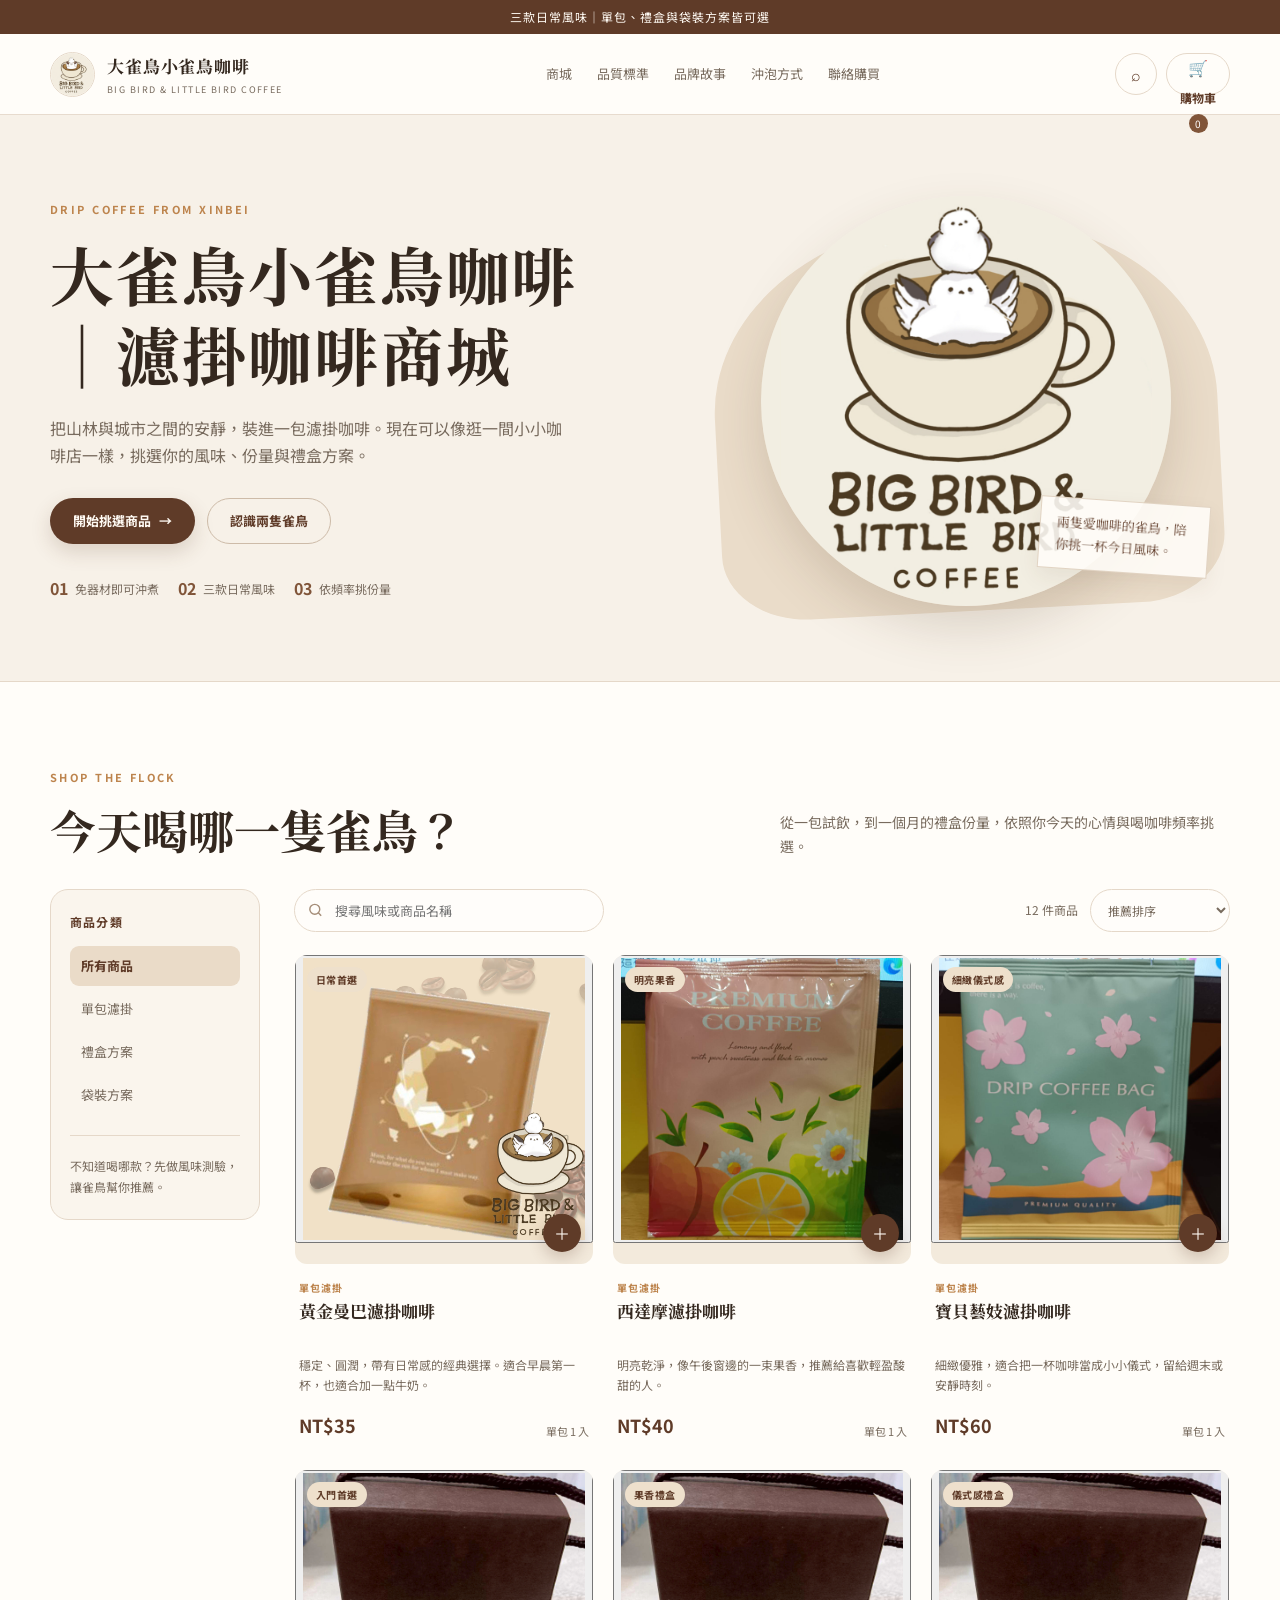
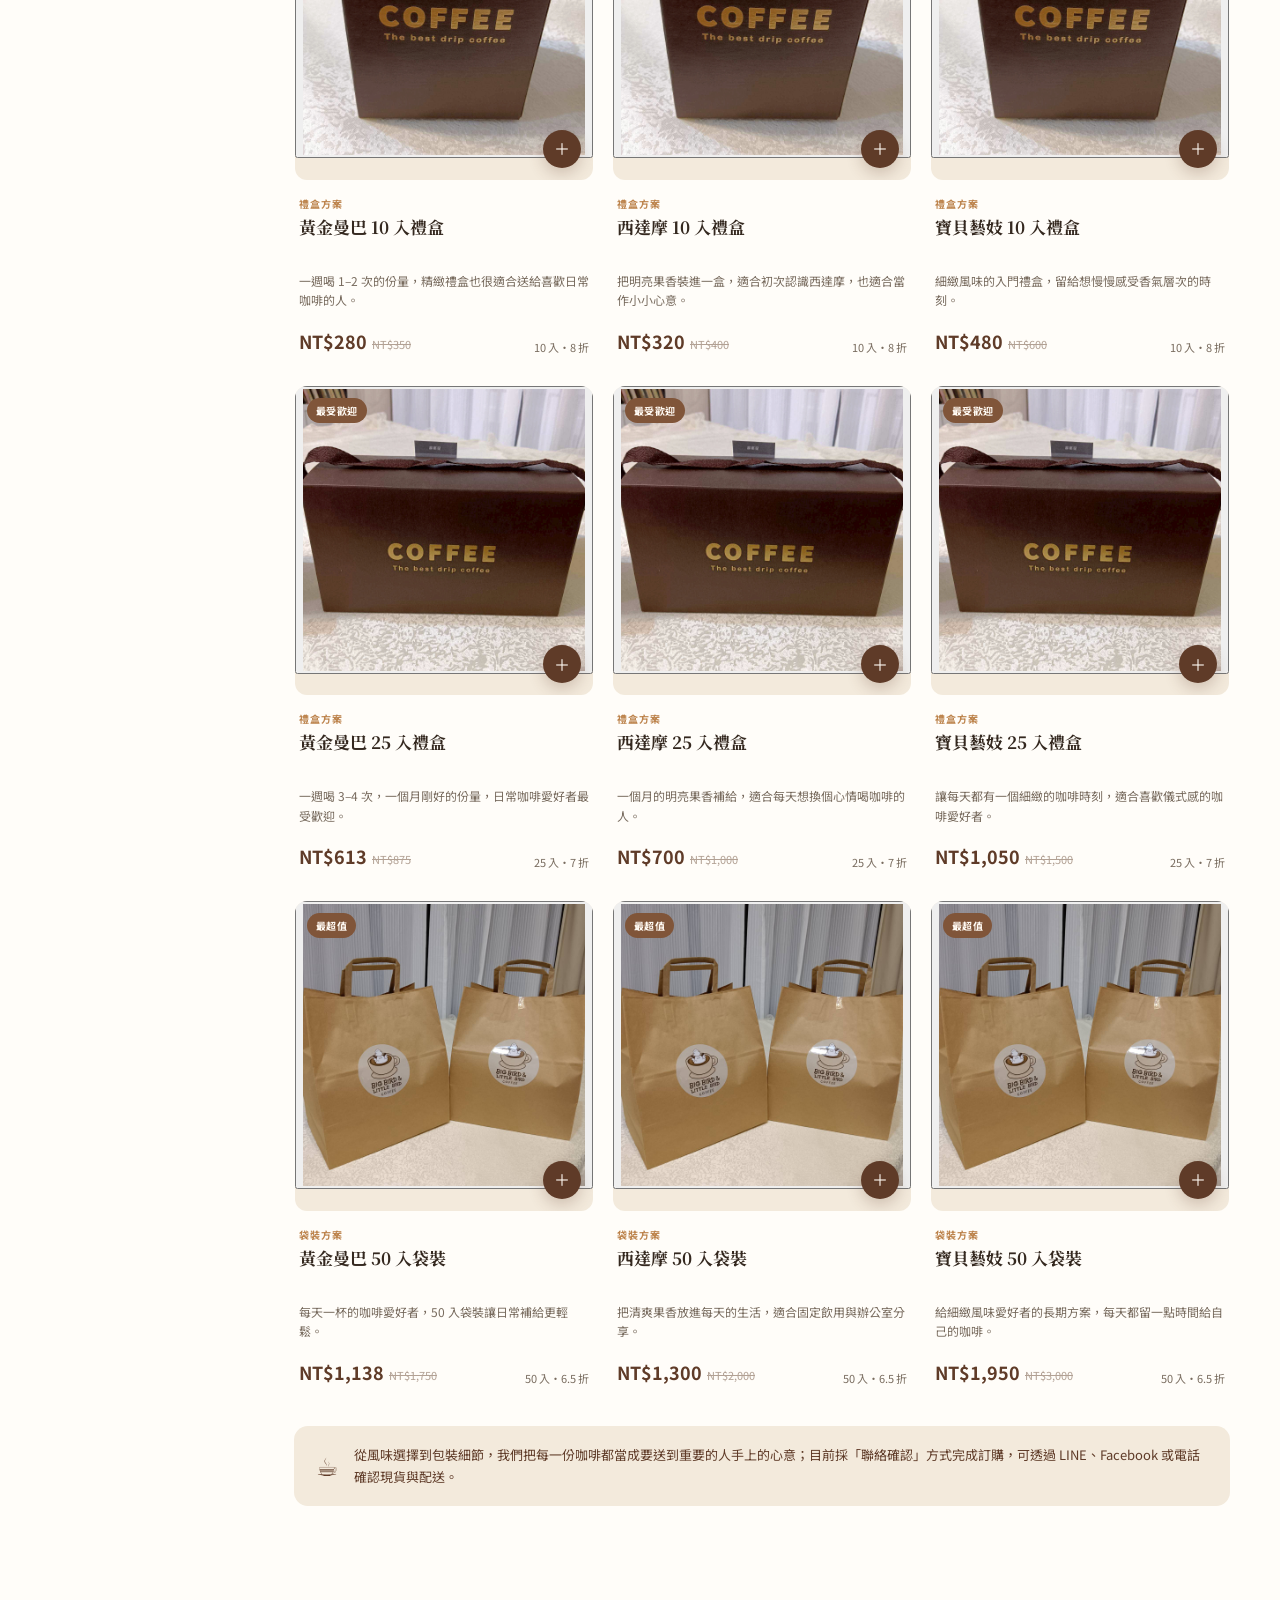
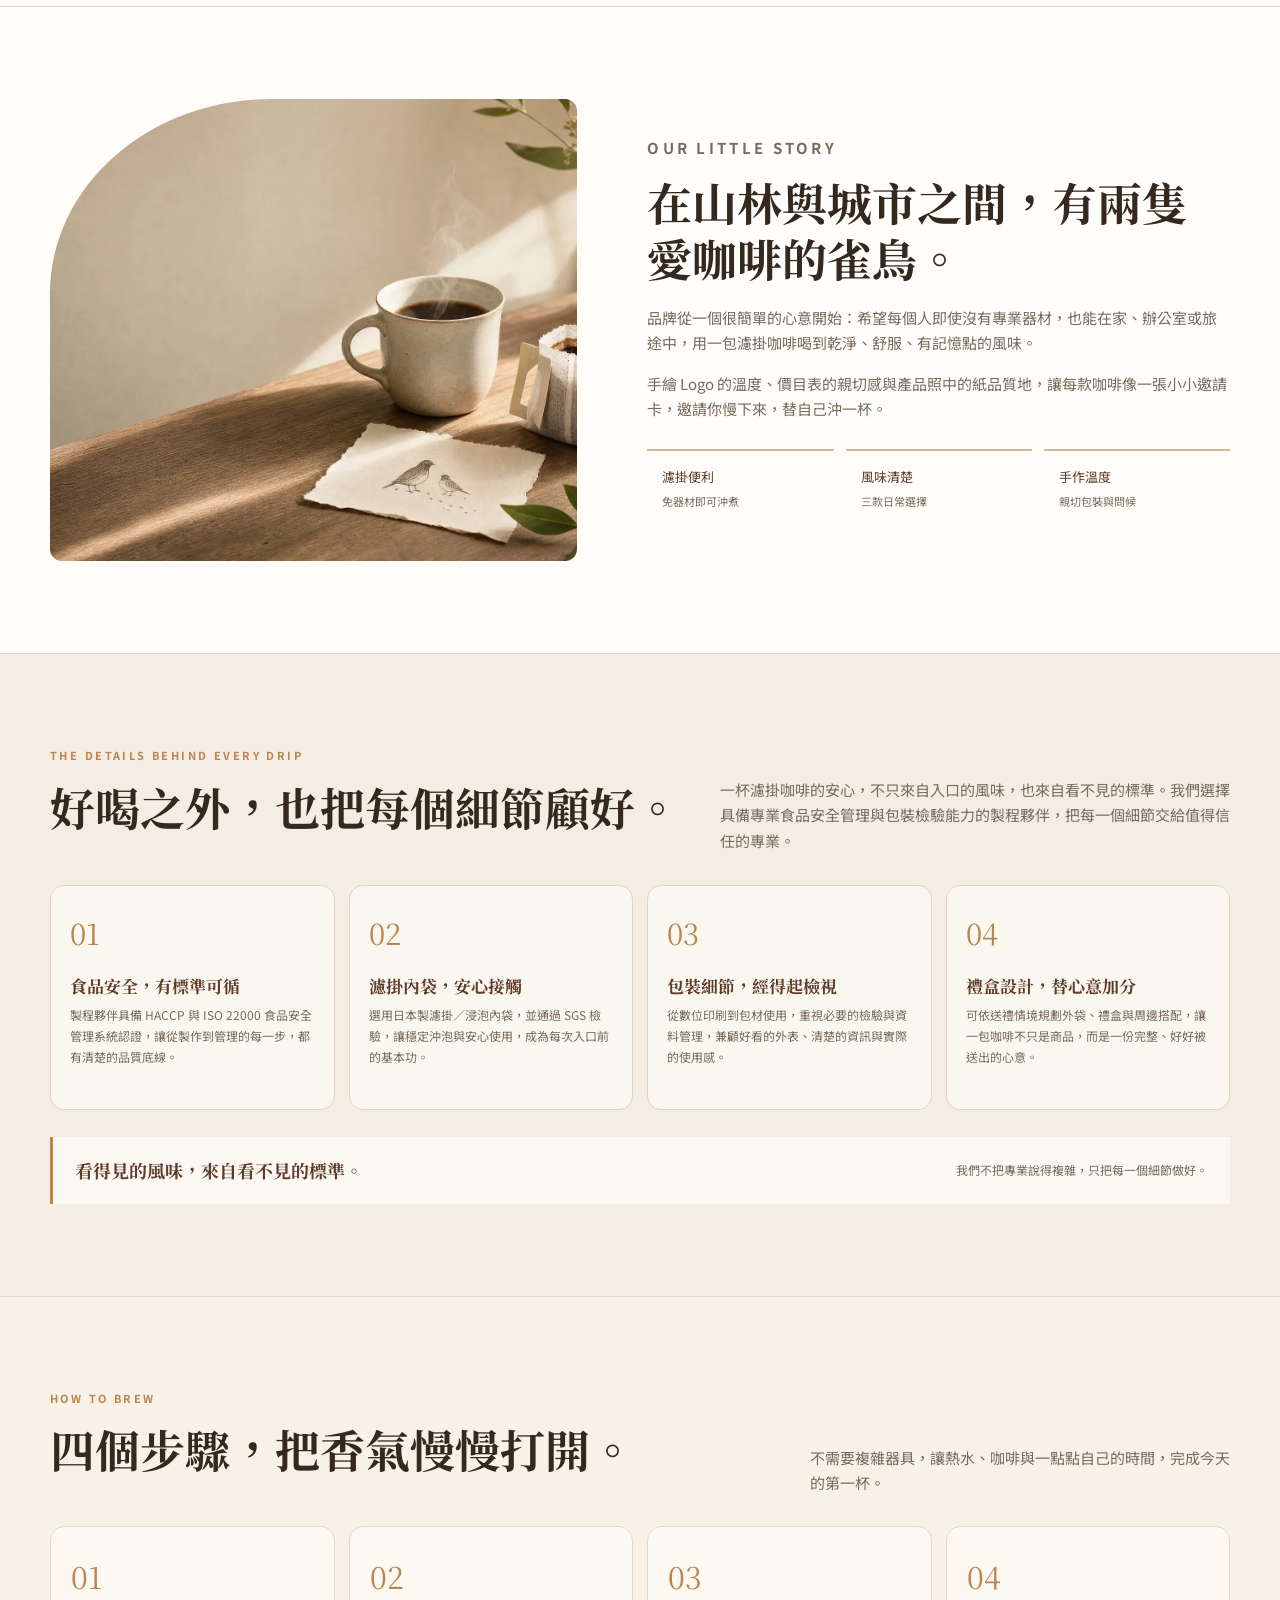
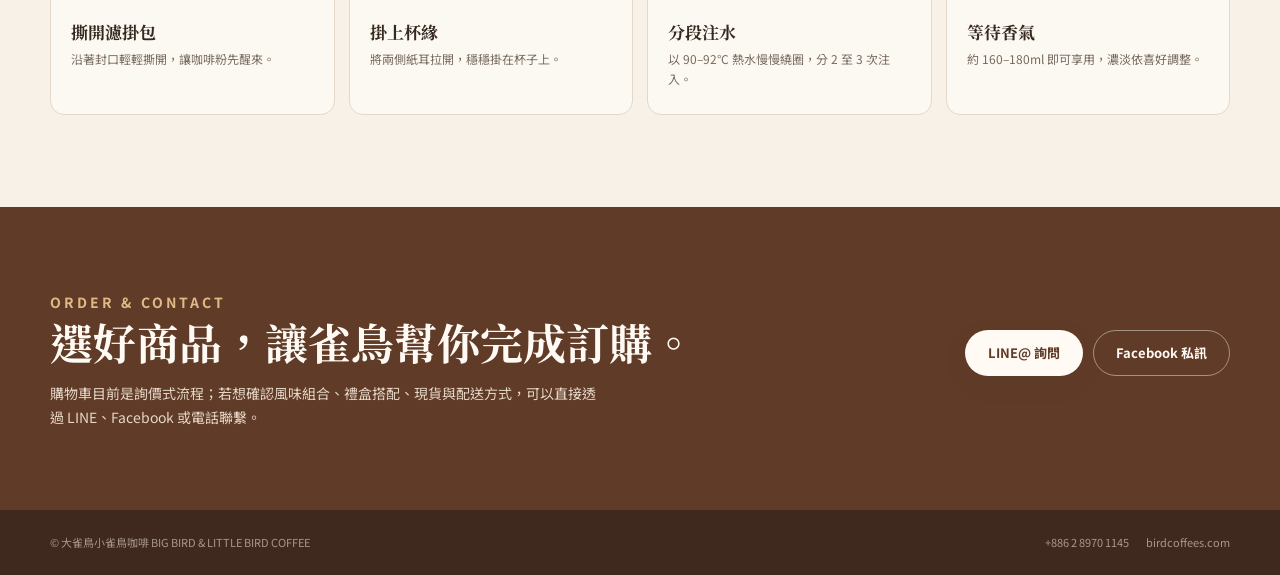
==== commit fe1835d9: "Add files via upload Add coffee quality standards copy" ====
--- a/index.html
+++ b/index.html
@@ -4,7 +4,7 @@
     <meta charset="UTF-8" />
     <meta name="viewport" content="width=device-width, initial-scale=1.0" />
     <title>大雀鳥小雀鳥咖啡｜濾掛咖啡商城</title>
-    <meta name="description" content="大雀鳥小雀鳥咖啡線上商城，挑選黃金曼巴、西達摩、寶貝藝妓濾掛咖啡，單包、禮盒與袋裝方案皆可選。" />
+    <meta name="description" content="大雀鳥小雀鳥咖啡濾掛咖啡商城，挑選黃金曼巴、西達摩、寶貝藝妓；從風味、濾掛內袋到禮盒包裝，講究每一個安心細節。" />
     <meta name="robots" content="index,follow,max-image-preview:large" />
     <meta name="theme-color" content="#f7f1e8" />
     <link rel="canonical" href="https://www.birdcoffees.com/" />
@@ -20,12 +20,12 @@
     <meta property="og:site_name" content="大雀鳥小雀鳥咖啡" />
     <meta property="og:url" content="https://www.birdcoffees.com/" />
     <meta property="og:title" content="大雀鳥小雀鳥咖啡｜濾掛咖啡商城" />
-    <meta property="og:description" content="挑選三款日常濾掛咖啡風味，單包、禮盒與袋裝方案皆可選。" />
+    <meta property="og:description" content="三款日常濾掛咖啡風味，從食品安全標準、包材檢驗到禮盒搭配，講究每一個安心細節。" />
     <meta property="og:image" content="https://www.birdcoffees.com/logo-23_329bdf7d.jpg" />
     <meta property="og:image:alt" content="大雀鳥小雀鳥咖啡手繪杯子與雀鳥主視覺" />
     <meta name="twitter:card" content="summary_large_image" />
     <meta name="twitter:title" content="大雀鳥小雀鳥咖啡｜濾掛咖啡商城" />
-    <meta name="twitter:description" content="挑選黃金曼巴、西達摩與寶貝藝妓濾掛咖啡。" />
+    <meta name="twitter:description" content="挑選黃金曼巴、西達摩與寶貝藝妓濾掛咖啡，感受風味與品質細節。" />
     <meta name="twitter:image" content="https://www.birdcoffees.com/logo-23_329bdf7d.jpg" />
 
     <script type="application/ld+json">
@@ -181,15 +181,26 @@
       .empty-state h3 { margin-bottom: 8px; font-size: 23px; }
       .shop-note { display: flex; gap: 16px; align-items: center; margin-top: 34px; padding: 18px 22px; border-radius: 14px; color: var(--accent-deep); background: #f3eadc; font-size: 13px; }
       .shop-note-icon { font-size: 25px; }
-      .story-section, .brew-section { padding: 92px 0; border-top: 1px solid var(--line); }
+      .story-section, .quality-section, .brew-section { padding: 92px 0; border-top: 1px solid var(--line); }
       .story-grid { display: grid; grid-template-columns: .95fr 1.05fr; gap: 70px; align-items: center; }
       .story-image { overflow: hidden; border-radius: 42% 12px 12px 12px; background: var(--paper-deep); }
       .story-image img { width: 100%; aspect-ratio: 1.14; object-fit: cover; }
-      .story-copy h2, .brew-section h2 { margin-bottom: 18px; font-size: clamp(29px, 4vw, 45px); }
-      .story-copy p, .brew-intro { color: var(--muted); font-size: 15px; }
+      .story-copy h2, .quality-section h2, .brew-section h2 { margin-bottom: 18px; font-size: clamp(29px, 4vw, 45px); }
+      .story-copy p, .quality-lede, .quality-card p, .brew-intro { color: var(--muted); font-size: 15px; }
       .value-list { display: grid; grid-template-columns: repeat(3, 1fr); gap: 12px; margin-top: 27px; }
       .value-item { padding: 15px; border-top: 2px solid #d6b994; color: var(--accent-deep); font-size: 13px; }
       .value-item small { display: block; margin-top: 4px; color: var(--muted); font-size: 11px; }
+      .quality-section { background: #f4ede4; }
+      .quality-head { display: flex; align-items: end; justify-content: space-between; gap: 30px; }
+      .quality-lede { max-width: 510px; margin: 0; }
+      .quality-grid { display: grid; grid-template-columns: repeat(4, 1fr); gap: 14px; margin-top: 32px; }
+      .quality-card { min-height: 225px; padding: 22px 19px 24px; border: 1px solid #e3d4c3; border-radius: 14px; background: rgba(255,253,249,.62); }
+      .quality-index { display: block; margin-bottom: 17px; color: var(--gold); font-family: "Noto Serif TC", serif; font-size: 29px; }
+      .quality-card h3 { color: var(--accent-deep); font-size: 17px; }
+      .quality-card p { margin: 8px 0 0; font-size: 12px; line-height: 1.75; }
+      .quality-proof { display: flex; align-items: center; justify-content: space-between; gap: 20px; margin-top: 27px; padding: 18px 22px; border-left: 3px solid var(--gold); color: var(--accent-deep); background: rgba(255,253,249,.68); }
+      .quality-proof strong { font-family: "Noto Serif TC", serif; font-size: 18px; }
+      .quality-proof span { color: var(--muted); font-size: 12px; }
       .brew-section { background: var(--cream); }
       .brew-head { display: flex; align-items: end; justify-content: space-between; gap: 30px; margin-bottom: 30px; }
       .brew-intro { max-width: 420px; margin: 0; }
@@ -283,9 +294,9 @@
         .hero-sticker { right: 4%; bottom: 2%; max-width: 145px; font-size: 11px; }
         .hero-copy { font-size: 14px; }
         .hero-notes { gap: 12px; }
-        .shop-section, .story-section, .brew-section { padding: 64px 0; }
+        .shop-section, .story-section, .quality-section, .brew-section { padding: 64px 0; }
         .section-head, .brew-head, .contact-grid { display: block; }
-        .section-description, .brew-intro { margin-top: 14px; }
+        .section-description, .quality-lede, .brew-intro { margin-top: 14px; }
         .shop-layout { display: block; }
         .shop-sidebar { position: static; display: flex; align-items: center; gap: 9px; overflow: auto; margin-bottom: 20px; padding: 9px; border-radius: 12px; }
         .sidebar-title, .sidebar-rule, .sidebar-tip { display: none; }
@@ -306,6 +317,10 @@
         .value-list { gap: 7px; }
         .value-item { padding: 11px 8px; font-size: 11px; }
         .value-item small { font-size: 9px; }
+        .quality-head { display: block; }
+        .quality-grid { grid-template-columns: repeat(2, 1fr); }
+        .quality-proof { display: block; }
+        .quality-proof span { display: block; margin-top: 7px; }
         .brew-grid { grid-template-columns: repeat(2, 1fr); }
         .brew-step { padding: 18px 14px; }
         .brew-step h3 { font-size: 15px; }
@@ -330,7 +345,7 @@
           <span><span class="brand-name">大雀鳥小雀鳥咖啡</span><span class="brand-sub">BIG BIRD &amp; LITTLE BIRD COFFEE</span></span>
         </a>
         <nav class="main-nav" aria-label="主要導覽">
-          <a href="#shop">商城</a><a href="#story">品牌故事</a><a href="#brew">沖泡方式</a><a href="#contact">聯絡購買</a>
+          <a href="#shop">商城</a><a href="#quality">品質標準</a><a href="#story">品牌故事</a><a href="#brew">沖泡方式</a><a href="#contact">聯絡購買</a>
         </nav>
         <div class="nav-actions">
           <button class="icon-btn mobile-only" id="mobileShopBtn" aria-label="前往商城">⌕</button>
@@ -366,13 +381,15 @@
             <div>
               <div class="toolbar"><label class="search-box"><span class="sr-only">搜尋商品</span><svg viewBox="0 0 24 24" fill="none" stroke="currentColor" stroke-width="2"><circle cx="11" cy="11" r="7"></circle><path d="m20 20-4-4"></path></svg><input id="searchInput" type="search" placeholder="搜尋風味或商品名稱" autocomplete="off" /></label><div class="toolbar-right"><span class="product-count" id="productCount">12 件商品</span><label><span class="sr-only">排序商品</span><select class="sort-select" id="sortSelect"><option value="featured">推薦排序</option><option value="price-low">價格由低至高</option><option value="price-high">價格由高至低</option><option value="name">商品名稱</option></select></label></div></div>
               <div class="product-grid" id="productGrid"></div>
-              <div class="shop-note"><span class="shop-note-icon" aria-hidden="true">☕</span><span>目前採「聯絡確認」方式完成訂購；把商品放入購物車後，可直接複製訂單內容，透過 LINE、Facebook 或電話確認現貨與配送。</span></div>
+              <div class="shop-note"><span class="shop-note-icon" aria-hidden="true">☕</span><span>從風味選擇到包裝細節，我們把每一份咖啡都當成要送到重要的人手上的心意；目前採「聯絡確認」方式完成訂購，可透過 LINE、Facebook 或電話確認現貨與配送。</span></div>
             </div>
           </div>
         </div>
       </section>
 
       <section class="story-section" id="story"><div class="container story-grid"><div class="story-image"><img src="/bblb-coffee-table-scene-aPNqtE6UWDaU6Y7jQMhkgE.webp" alt="木桌上咖啡、濾掛包與小鳥紙張的生活感場景" loading="lazy" /></div><div class="story-copy"><p class="eyebrow">OUR LITTLE STORY</p><h2>在山林與城市之間，有兩隻愛咖啡的雀鳥。</h2><p>品牌從一個很簡單的心意開始：希望每個人即使沒有專業器材，也能在家、辦公室或旅途中，用一包濾掛咖啡喝到乾淨、舒服、有記憶點的風味。</p><p>手繪 Logo 的溫度、價目表的親切感與產品照中的紙品質地，讓每款咖啡像一張小小邀請卡，邀請你慢下來，替自己沖一杯。</p><div class="value-list"><div class="value-item">濾掛便利<small>免器材即可沖煮</small></div><div class="value-item">風味清楚<small>三款日常選擇</small></div><div class="value-item">手作溫度<small>親切包裝與問候</small></div></div></div></div></section>
+
+      <section class="quality-section" id="quality"><div class="container"><div class="quality-head"><div><p class="eyebrow">THE DETAILS BEHIND EVERY DRIP</p><h2>好喝之外，也把每個細節顧好。</h2></div><p class="quality-lede">一杯濾掛咖啡的安心，不只來自入口的風味，也來自看不見的標準。我們選擇具備專業食品安全管理與包裝檢驗能力的製程夥伴，把每一個細節交給值得信任的專業。</p></div><div class="quality-grid"><article class="quality-card"><span class="quality-index">01</span><h3>食品安全，有標準可循</h3><p>製程夥伴具備 HACCP 與 ISO 22000 食品安全管理系統認證，讓從製作到管理的每一步，都有清楚的品質底線。</p></article><article class="quality-card"><span class="quality-index">02</span><h3>濾掛內袋，安心接觸</h3><p>選用日本製濾掛／浸泡內袋，並通過 SGS 檢驗，讓穩定沖泡與安心使用，成為每次入口前的基本功。</p></article><article class="quality-card"><span class="quality-index">03</span><h3>包裝細節，經得起檢視</h3><p>從數位印刷到包材使用，重視必要的檢驗與資料管理，兼顧好看的外表、清楚的資訊與實際的使用感。</p></article><article class="quality-card"><span class="quality-index">04</span><h3>禮盒設計，替心意加分</h3><p>可依送禮情境規劃外袋、禮盒與周邊搭配，讓一包咖啡不只是商品，而是一份完整、好好被送出的心意。</p></article></div><div class="quality-proof"><strong>看得見的風味，來自看不見的標準。</strong><span>我們不把專業說得複雜，只把每一個細節做好。</span></div></div></section>
 
       <section class="brew-section" id="brew"><div class="container"><div class="brew-head"><div><p class="eyebrow">HOW TO BREW</p><h2>四個步驟，把香氣慢慢打開。</h2></div><p class="brew-intro">不需要複雜器具，讓熱水、咖啡與一點點自己的時間，完成今天的第一杯。</p></div><div class="brew-grid"><article class="brew-step"><span class="brew-number">01</span><h3>撕開濾掛包</h3><p>沿著封口輕輕撕開，讓咖啡粉先醒來。</p></article><article class="brew-step"><span class="brew-number">02</span><h3>掛上杯緣</h3><p>將兩側紙耳拉開，穩穩掛在杯子上。</p></article><article class="brew-step"><span class="brew-number">03</span><h3>分段注水</h3><p>以 90–92°C 熱水慢慢繞圈，分 2 至 3 次注入。</p></article><article class="brew-step"><span class="brew-number">04</span><h3>等待香氣</h3><p>約 160–180ml 即可享用，濃淡依喜好調整。</p></article></div></div></section>
 
